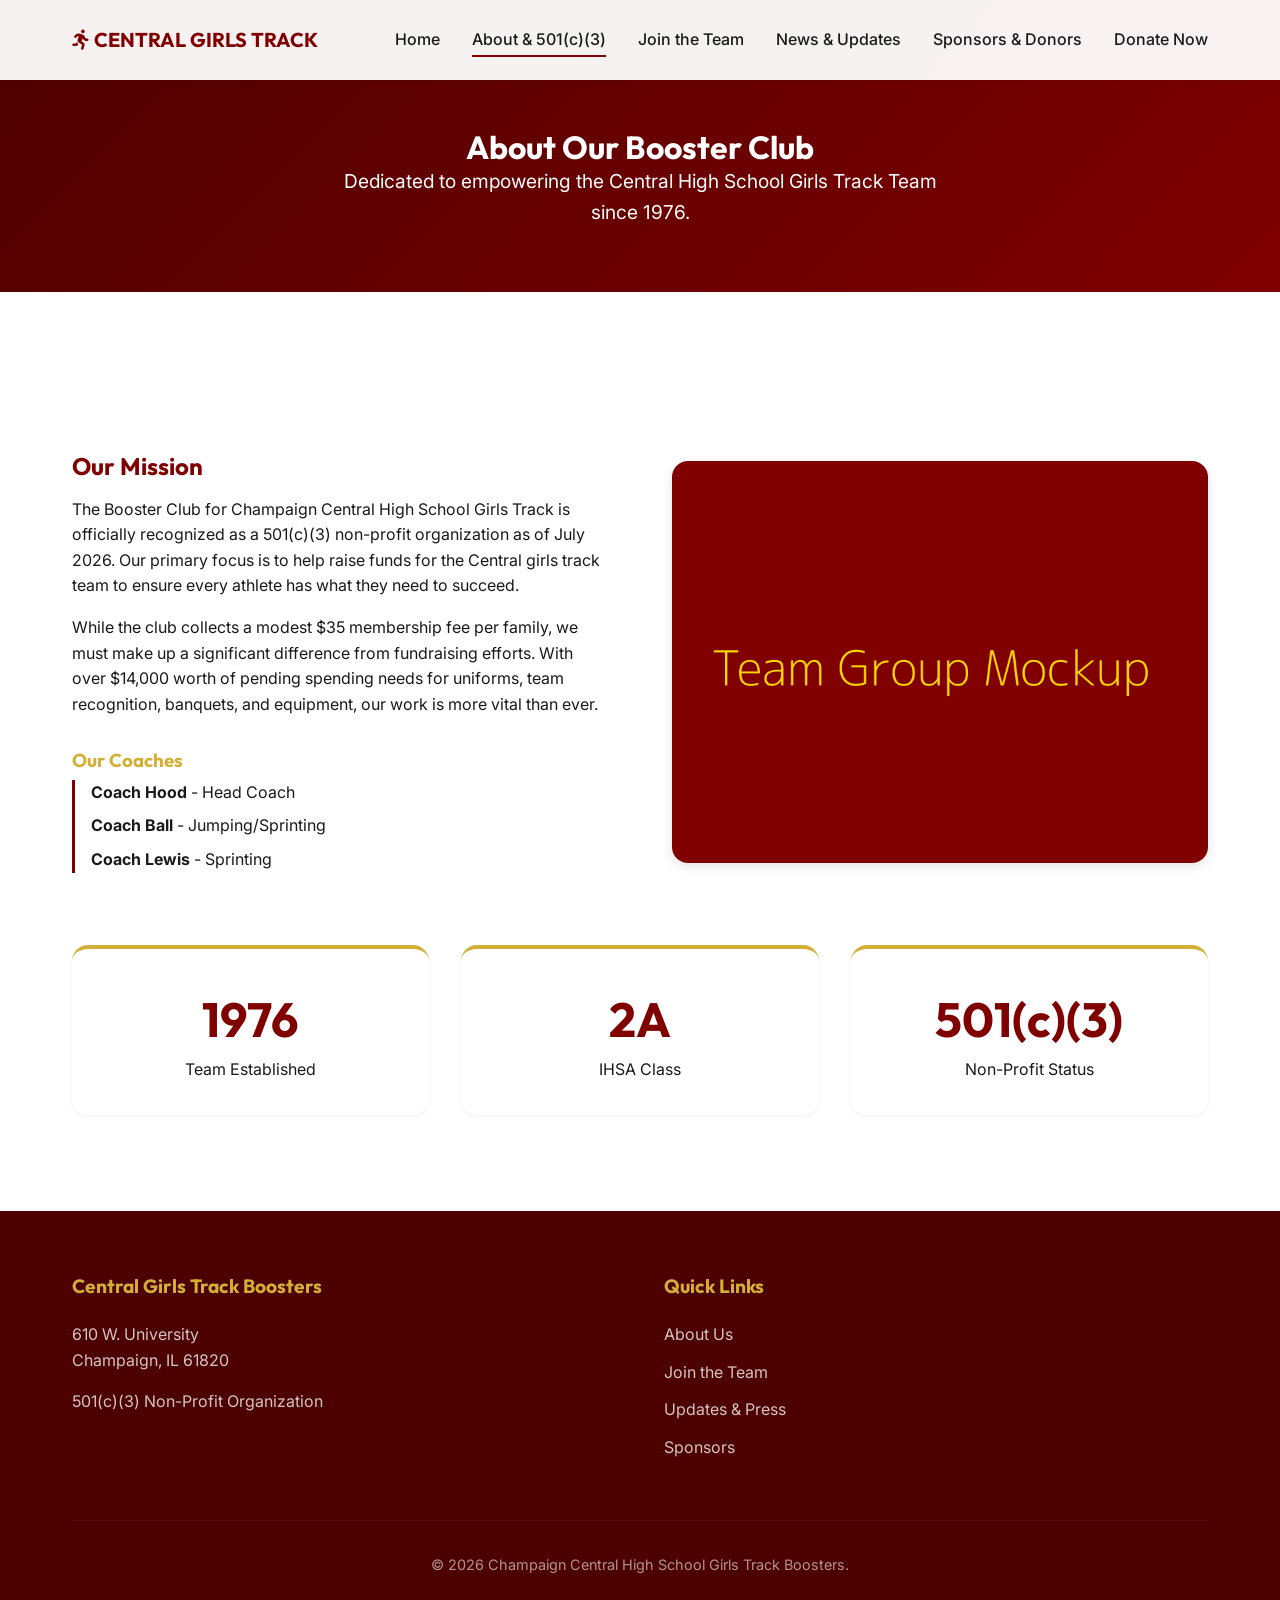
==== about.html @ fc175208 "Initial website mockup code" ====
<!DOCTYPE html>
<html lang="en">

<head>
    <meta charset="UTF-8">
    <meta name="viewport" content="width=device-width, initial-scale=1.0">
    <title>About Us | Central Girls Track Boosters</title>
    <link rel="stylesheet" href="css/styles.css">
    <link rel="stylesheet" href="https://cdnjs.cloudflare.com/ajax/libs/font-awesome/6.4.0/css/all.min.css">
    <style>
        .about-header {
            padding: 8rem 0 4rem;
            background: linear-gradient(135deg, var(--primary-dark) 0%, var(--primary) 100%);
            color: white;
            text-align: center;
        }

        .about-content {
            display: grid;
            grid-template-columns: 1fr 1fr;
            gap: 4rem;
            align-items: center;
            margin: 4rem 0;
        }

        .stats-grid {
            display: grid;
            grid-template-columns: repeat(3, 1fr);
            gap: 2rem;
            text-align: center;
            margin-top: 3rem;
        }

        .stat-card {
            background: var(--surface);
            padding: 2rem;
            border-radius: var(--radius-lg);
            box-shadow: var(--shadow-sm);
            border-top: 4px solid var(--accent);
        }

        .stat-number {
            font-size: 3rem;
            font-weight: 700;
            color: var(--primary);
            font-family: 'Outfit', sans-serif;
        }

        @media (max-width: 768px) {
            .about-content {
                grid-template-columns: 1fr;
            }

            .stats-grid {
                grid-template-columns: 1fr;
            }
        }
    </style>
</head>

<body>

    <nav class="navbar">
        <div class="container">
            <a href="index.html" class="nav-brand">
                <span><i class="fa-solid fa-person-running"></i> CENTRAL GIRLS TRACK</span>
            </a>
            <div class="nav-links">
                <a href="index.html">Home</a>
                <a href="about.html" class="active">About & 501(c)(3)</a>
                <a href="join.html">Join the Team</a>
                <a href="updates.html">News & Updates</a>
                <a href="sponsors.html">Sponsors & Donors</a>
                <a href="sponsors.html#donate" class="nav-donate">Donate Now</a>
            </div>
        </div>
    </nav>

    <header class="about-header">
        <div class="container">
            <h1>About Our Booster Club</h1>
            <p style="font-size: 1.2rem; max-width: 600px; margin: 0 auto;">Dedicated to empowering the Central High
                School Girls Track Team since 1976.</p>
        </div>
    </header>

    <section class="section">
        <div class="container">
            <div class="about-content">
                <div>
                    <h2 class="text-primary mb-2">Our Mission</h2>
                    <p class="mb-2">The Booster Club for Champaign Central High School Girls Track is officially
                        recognized as a 501(c)(3) non-profit organization as of July 2026. Our primary focus is to help
                        raise funds for the Central girls track team to ensure every athlete has what they need to
                        succeed.</p>
                    <p class="mb-4">While the club collects a modest $35 membership fee per family, we must make up a
                        significant difference from fundraising efforts. With over $14,000 worth of pending spending
                        needs for uniforms, team recognition, banquets, and equipment, our work is more vital than ever.
                    </p>
                    <h3 class="text-accent mb-1">Our Coaches</h3>
                    <ul style="border-left: 3px solid var(--primary); padding-left: 1rem;">
                        <li class="mb-1"><strong>Coach Hood</strong> - Head Coach</li>
                        <li class="mb-1"><strong>Coach Ball</strong> - Jumping/Sprinting</li>
                        <li class="mb-1"><strong>Coach Lewis</strong> - Sprinting</li>
                    </ul>
                </div>
                <div>
                    <img src="assets/team_group.jpg" alt="Track Team"
                        style="width: 100%; border-radius: var(--radius-lg); box-shadow: var(--shadow-md);">
                </div>
            </div>

            <div class="stats-grid">
                <div class="stat-card">
                    <div class="stat-number">1976</div>
                    <p>Team Established</p>
                </div>
                <div class="stat-card">
                    <div class="stat-number">2A</div>
                    <p>IHSA Class</p>
                </div>
                <div class="stat-card">
                    <div class="stat-number">501(c)(3)</div>
                    <p>Non-Profit Status</p>
                </div>
            </div>
        </div>
    </section>

    <!-- Footer -->
    <footer class="footer">
        <div class="container">
            <!-- Simplified footer for inner page -->
            <div class="footer-grid">
                <div class="footer-col">
                    <h4>Central Girls Track Boosters</h4>
                    <p>610 W. University<br>Champaign, IL 61820</p>
                    <p>501(c)(3) Non-Profit Organization</p>
                </div>
                <div class="footer-col">
                    <h4>Quick Links</h4>
                    <ul class="footer-links">
                        <li><a href="about.html">About Us</a></li>
                        <li><a href="join.html">Join the Team</a></li>
                        <li><a href="updates.html">Updates & Press</a></li>
                        <li><a href="sponsors.html">Sponsors</a></li>
                    </ul>
                </div>
            </div>
            <div class="footer-bottom">
                <p>&copy; 2026 Champaign Central High School Girls Track Boosters.</p>
            </div>
        </div>
    </footer>
    <script src="js/main.js"></script>
</body>

</html>
---- css/styles.css ----
@import url('https://fonts.googleapis.com/css2?family=Outfit:wght@300;400;600;700&family=Inter:wght@400;500;600&display=swap');

:root {
  --primary: #800000; /* Maroon/Burgundy */
  --primary-light: #a31a1a;
  --primary-dark: #4d0000;
  --accent: #d4af37; /* Metallic Gold */
  --accent-light: #f3e5ab;
  --text-dark: #1a1a1a;
  --text-light: #f5f5f5;
  --background: #ffffff;
  --background-alt: #fcfcfc;
  --surface: #ffffff;
  --border: #e0e0e0;
  --shadow-sm: 0 2px 4px rgba(0,0,0,0.05);
  --shadow-md: 0 4px 12px rgba(0,0,0,0.1);
  --shadow-lg: 0 10px 25px rgba(128, 0, 0, 0.15);
  --radius-sm: 4px;
  --radius-md: 8px;
  --radius-lg: 16px;
  --radius-full: 9999px;
  --transition: all 0.3s ease;
}

* {
  box-sizing: border-box;
  margin: 0;
  padding: 0;
}

body {
  font-family: 'Inter', sans-serif;
  color: var(--text-dark);
  background-color: var(--background);
  line-height: 1.6;
  overflow-x: hidden;
}

h1, h2, h3, h4, h5, h6 {
  font-family: 'Outfit', sans-serif;
  font-weight: 700;
  line-height: 1.2;
}

a {
  text-decoration: none;
  color: inherit;
  transition: var(--transition);
}

ul {
  list-style: none;
}

/* Utilities */
.container {
  width: 100%;
  max-width: 1200px;
  margin: 0 auto;
  padding: 0 2rem;
}

.text-center { text-align: center; }
.text-primary { color: var(--primary); }
.text-accent { color: var(--accent); }
.mb-1 { margin-bottom: 0.5rem; }
.mb-2 { margin-bottom: 1rem; }
.mb-4 { margin-bottom: 2rem; }
.mb-6 { margin-bottom: 3rem; }

/* Buttons */
.btn {
  display: inline-block;
  padding: 0.75rem 1.5rem;
  font-family: 'Outfit', sans-serif;
  font-weight: 600;
  text-transform: uppercase;
  letter-spacing: 1px;
  border-radius: var(--radius-full);
  border: none;
  cursor: pointer;
  transition: var(--transition);
  text-align: center;
}

.btn-primary {
  background: linear-gradient(135deg, var(--primary), var(--primary-light));
  color: var(--text-light);
  box-shadow: var(--shadow-md);
}

.btn-primary:hover {
  transform: translateY(-2px);
  box-shadow: var(--shadow-lg);
  background: linear-gradient(135deg, var(--primary-light), var(--primary));
}

.btn-accent {
  background-color: var(--accent);
  color: var(--text-dark);
  box-shadow: var(--shadow-md);
}

.btn-accent:hover {
  transform: translateY(-2px);
  box-shadow: var(--shadow-lg);
  background-color: #e5c158;
}

.btn-outline {
  background: transparent;
  color: var(--primary);
  border: 2px solid var(--primary);
}

.btn-outline:hover {
  background: var(--primary);
  color: var(--text-light);
}

/* Navbar */
.navbar {
  position: fixed;
  top: 0;
  width: 100%;
  background: rgba(255, 255, 255, 0.95);
  backdrop-filter: blur(10px);
  z-index: 1000;
  box-shadow: var(--shadow-sm);
  transition: var(--transition);
}

.navbar .container {
  display: flex;
  justify-content: space-between;
  align-items: center;
  height: 80px;
}

.nav-brand {
  display: flex;
  align-items: center;
  gap: 1rem;
}

.nav-brand img {
  height: 50px;
}

.nav-brand span {
  font-family: 'Outfit', sans-serif;
  font-weight: 700;
  font-size: 1.25rem;
  color: var(--primary);
}

.nav-links {
  display: flex;
  gap: 2rem;
  align-items: center;
}

.nav-links a {
  font-weight: 500;
  font-size: 1rem;
  position: relative;
}

.nav-links a::after {
  content: '';
  position: absolute;
  bottom: -4px;
  left: 0;
  width: 0;
  height: 2px;
  background-color: var(--primary);
  transition: var(--transition);
}

.nav-links a:hover::after, .nav-links a.active::after {
  width: 100%;
}

.nav-donate {
  padding: 0.5rem 1.25rem !important;
  background-color: var(--primary) !important;
  color: white !important;
  border-radius: var(--radius-full);
}
.nav-donate::after { display: none !important; }
.nav-donate:hover {
  background-color: var(--primary-light) !important;
  transform: scale(1.05);
}

/* Hero Section */
.hero {
  position: relative;
  height: 100vh;
  min-height: 600px;
  display: flex;
  align-items: center;
  justify-content: center;
  overflow: hidden;
  margin-top: 0; /* Cover entire screen */
}

.hero-bg {
  position: absolute;
  top: 0;
  left: 0;
  width: 100%;
  height: 100%;
  background-image: url('../assets/hero.jpg');
  background-size: cover;
  background-position: center;
  z-index: -2;
  transform: scale(1.05);
  animation: slowZoom 20s infinite alternate;
}

.hero-overlay {
  position: absolute;
  top: 0;
  left: 0;
  width: 100%;
  height: 100%;
  background: linear-gradient(135deg, rgba(77,0,0,0.8) 0%, rgba(128,0,0,0.6) 100%);
  z-index: -1;
}

.hero-content {
  text-align: center;
  color: var(--text-light);
  max-width: 800px;
  padding: 0 2rem;
  animation: fadeUp 1s ease-out forwards;
}

.hero-content h1 {
  font-size: 4rem;
  margin-bottom: 1.5rem;
  text-shadow: 0 2px 10px rgba(0,0,0,0.5);
}

.hero-content p {
  font-size: 1.25rem;
  margin-bottom: 2.5rem;
  opacity: 0.9;
}

.hero-actions {
  display: flex;
  gap: 1.5rem;
  justify-content: center;
}

/* Sections General */
.section {
  padding: 6rem 0;
}

.section-title {
  text-align: center;
  margin-bottom: 4rem;
}

.section-title h2 {
  font-size: 2.5rem;
  color: var(--primary);
  margin-bottom: 1rem;
}

.section-title p {
  color: #666;
  font-size: 1.1rem;
  max-width: 600px;
  margin: 0 auto;
}

/* Features/Activities */
.activities-grid {
  display: grid;
  grid-template-columns: repeat(auto-fit, minmax(300px, 1fr));
  gap: 2rem;
}

.activity-card {
  background: var(--surface);
  border-radius: var(--radius-lg);
  overflow: hidden;
  box-shadow: var(--shadow-md);
  transition: var(--transition);
  position: relative;
}

.activity-card:hover {
  transform: translateY(-10px);
  box-shadow: var(--shadow-lg);
}

.activity-img {
  height: 200px;
  background-size: cover;
  background-position: center;
}

.activity-content {
  padding: 2rem;
}

.activity-content h3 {
  font-size: 1.5rem;
  margin-bottom: 1rem;
  color: var(--primary);
}

/* Footer */
.footer {
  background: var(--primary-dark);
  color: var(--text-light);
  padding: 4rem 0 2rem;
}

.footer-grid {
  display: grid;
  grid-template-columns: repeat(auto-fit, minmax(250px, 1fr));
  gap: 3rem;
  margin-bottom: 3rem;
}

.footer-col h4 {
  font-size: 1.2rem;
  margin-bottom: 1.5rem;
  color: var(--accent);
}

.footer-col p {
  opacity: 0.8;
  margin-bottom: 1rem;
}

.footer-links li {
  margin-bottom: 0.75rem;
}

.footer-links a {
  opacity: 0.8;
}

.footer-links a:hover {
  opacity: 1;
  color: var(--accent);
}

.social-icons {
  display: flex;
  gap: 1rem;
}

.social-icons a {
  background: rgba(255,255,255,0.1);
  width: 40px;
  height: 40px;
  border-radius: 50%;
  display: flex;
  align-items: center;
  justify-content: center;
  transition: var(--transition);
}

.social-icons a:hover {
  background: var(--accent);
  color: var(--primary-dark);
  transform: translateY(-3px);
}

.footer-bottom {
  text-align: center;
  padding-top: 2rem;
  border-top: 1px solid rgba(255,255,255,0.1);
  opacity: 0.6;
  font-size: 0.9rem;
}

/* Animations */
@keyframes slowZoom {
  0% { transform: scale(1); }
  100% { transform: scale(1.1); }
}

@keyframes fadeUp {
  0% { opacity: 0; transform: translateY(30px); }
  100% { opacity: 1; transform: translateY(0); }
}

/* Responsive */
@media (max-width: 768px) {
  .hero-content h1 { font-size: 3rem; }
  .nav-links { display: none; } /* Add mobile menu later */
  .hero-actions { flex-direction: column; }
}
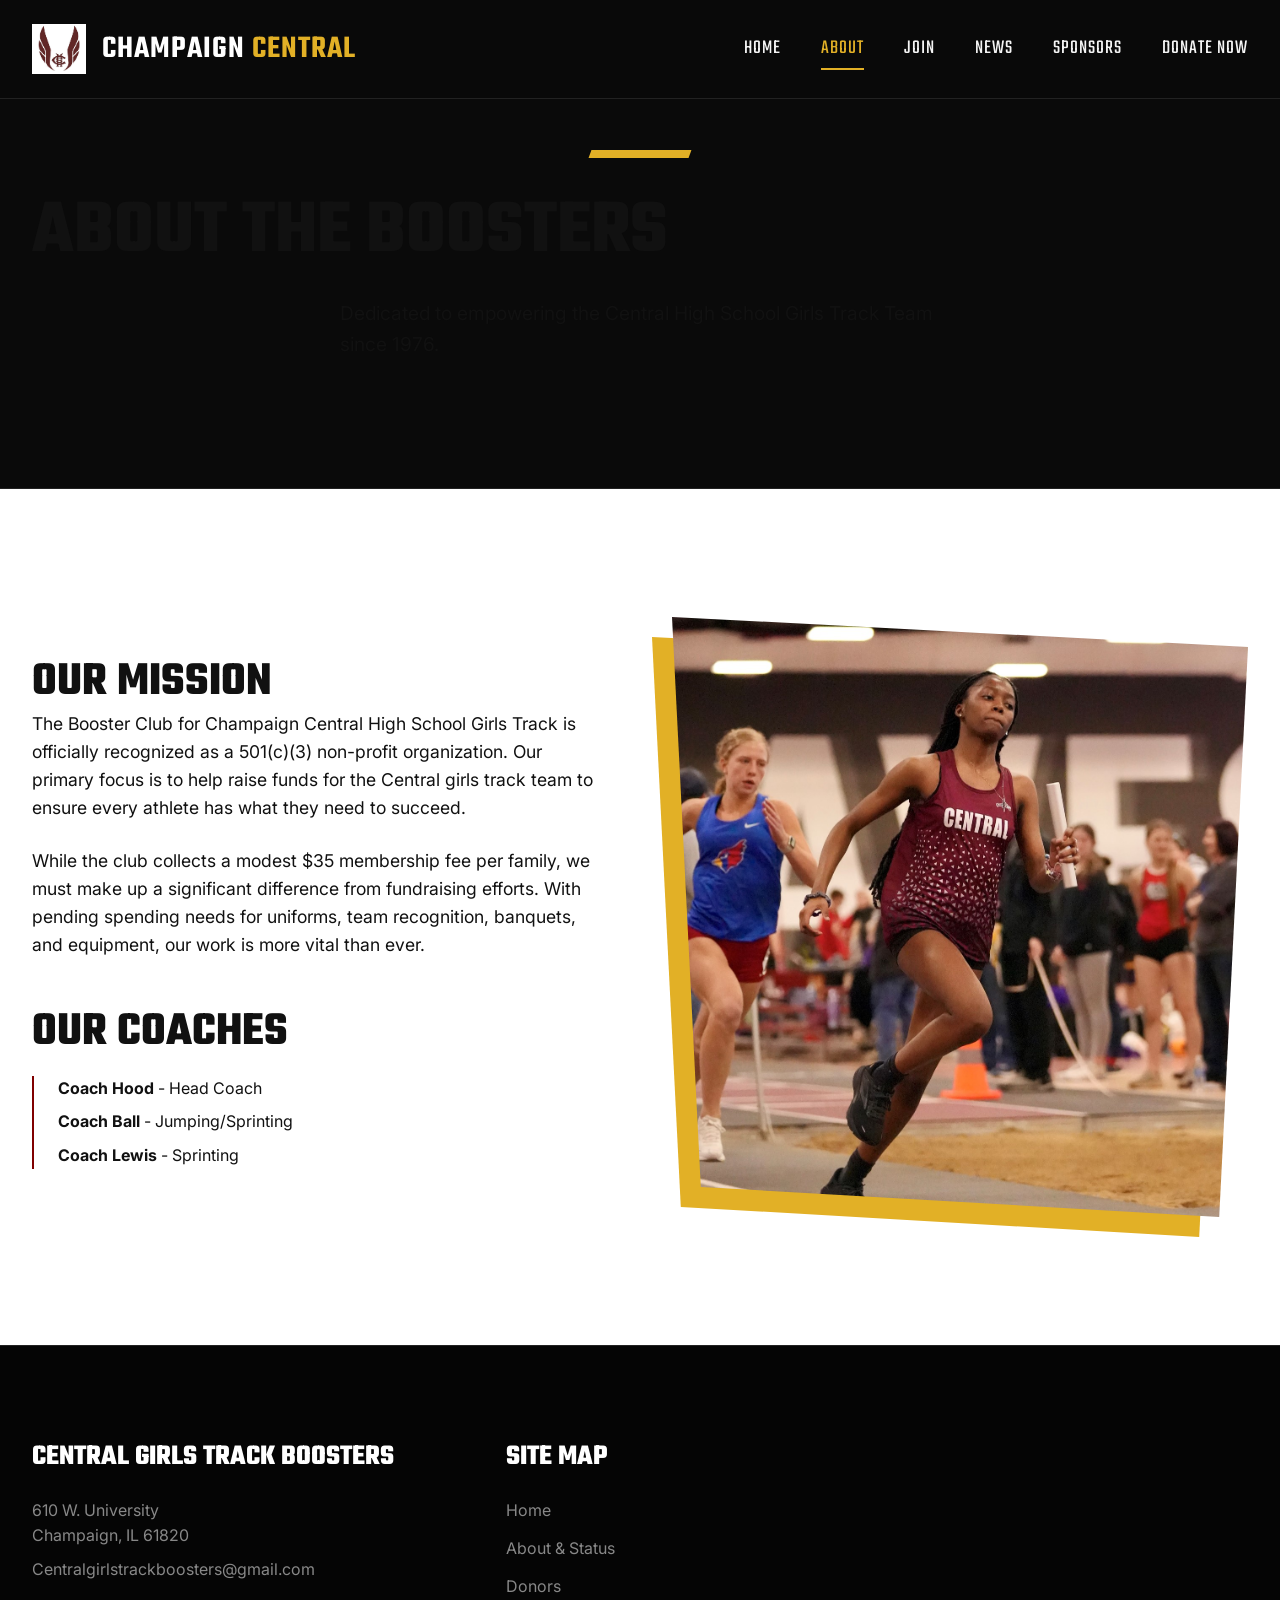
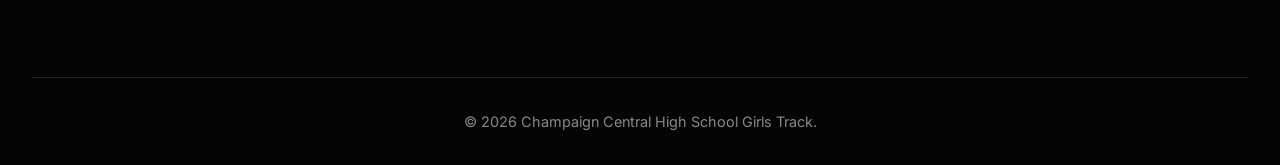
==== commit 48d1eec4: "Update contact emails and clarify donation instructions" ====
--- a/about.html
+++ b/about.html
@@ -4,151 +4,95 @@
 <head>
     <meta charset="UTF-8">
     <meta name="viewport" content="width=device-width, initial-scale=1.0">
-    <title>About Us | Central Girls Track Boosters</title>
+    <title>About Us | Central Girls Track</title>
     <link rel="stylesheet" href="css/styles.css">
     <link rel="stylesheet" href="https://cdnjs.cloudflare.com/ajax/libs/font-awesome/6.4.0/css/all.min.css">
-    <style>
-        .about-header {
-            padding: 8rem 0 4rem;
-            background: linear-gradient(135deg, var(--primary-dark) 0%, var(--primary) 100%);
-            color: white;
-            text-align: center;
-        }
-
-        .about-content {
-            display: grid;
-            grid-template-columns: 1fr 1fr;
-            gap: 4rem;
-            align-items: center;
-            margin: 4rem 0;
-        }
-
-        .stats-grid {
-            display: grid;
-            grid-template-columns: repeat(3, 1fr);
-            gap: 2rem;
-            text-align: center;
-            margin-top: 3rem;
-        }
-
-        .stat-card {
-            background: var(--surface);
-            padding: 2rem;
-            border-radius: var(--radius-lg);
-            box-shadow: var(--shadow-sm);
-            border-top: 4px solid var(--accent);
-        }
-
-        .stat-number {
-            font-size: 3rem;
-            font-weight: 700;
-            color: var(--primary);
-            font-family: 'Outfit', sans-serif;
-        }
-
-        @media (max-width: 768px) {
-            .about-content {
-                grid-template-columns: 1fr;
-            }
-
-            .stats-grid {
-                grid-template-columns: 1fr;
-            }
-        }
-    </style>
 </head>
 
-<body>
+<body class="bg-darker text-light">
 
     <nav class="navbar">
         <div class="container">
             <a href="index.html" class="nav-brand">
-                <span><i class="fa-solid fa-person-running"></i> CENTRAL GIRLS TRACK</span>
+                <img src="assets/logo.png" alt="Central Girls Track" onerror="this.style.display='none'">
+                <span>CHAMPAIGN <span>CENTRAL</span></span>
             </a>
             <div class="nav-links">
                 <a href="index.html">Home</a>
-                <a href="about.html" class="active">About & 501(c)(3)</a>
-                <a href="join.html">Join the Team</a>
-                <a href="updates.html">News & Updates</a>
-                <a href="sponsors.html">Sponsors & Donors</a>
-                <a href="sponsors.html#donate" class="nav-donate">Donate Now</a>
+                <a href="about.html" class="active">About</a>
+                <a href="join.html">Join</a>
+                <a href="updates.html">News</a>
+                <a href="sponsors.html">Sponsors</a>
+                <a href="sponsors.html#donate" class="nav-donate text-light">Donate Now</a>
             </div>
         </div>
     </nav>
 
-    <header class="about-header">
-        <div class="container">
-            <h1>About Our Booster Club</h1>
-            <p style="font-size: 1.2rem; max-width: 600px; margin: 0 auto;">Dedicated to empowering the Central High
-                School Girls Track Team since 1976.</p>
+    <header class="section"
+        style="padding-top: 150px; background: var(--bg-dark); border-bottom: 1px solid var(--border);">
+        <div class="container text-center">
+            <div class="accent-bar mx-auto" style="margin: 0 auto 2rem;"></div>
+            <h1 class="title-xl text-light">ABOUT THE BOOSTERS</h1>
+            <p class="text-gray" style="max-width: 600px; margin: 1.5rem auto 0; font-size: 1.2rem;">Dedicated to
+                empowering the Central High School Girls Track Team since 1976.</p>
         </div>
     </header>
 
-    <section class="section">
+    <section class="section bg-darker">
         <div class="container">
-            <div class="about-content">
+            <div class="split-section">
                 <div>
-                    <h2 class="text-primary mb-2">Our Mission</h2>
-                    <p class="mb-2">The Booster Club for Champaign Central High School Girls Track is officially
-                        recognized as a 501(c)(3) non-profit organization as of July 2026. Our primary focus is to help
-                        raise funds for the Central girls track team to ensure every athlete has what they need to
-                        succeed.</p>
-                    <p class="mb-4">While the club collects a modest $35 membership fee per family, we must make up a
-                        significant difference from fundraising efforts. With over $14,000 worth of pending spending
-                        needs for uniforms, team recognition, banquets, and equipment, our work is more vital than ever.
+                    <h2 class="title-lg text-light mb-2">OUR MISSION</h2>
+                    <p class="text-gray mb-4" style="font-size:1.1rem">
+                        The Booster Club for Champaign Central High School Girls Track is officially recognized as a
+                        501(c)(3) non-profit organization. Our primary focus is to help raise funds for the Central
+                        girls track team to ensure every athlete has what they need to succeed.
                     </p>
-                    <h3 class="text-accent mb-1">Our Coaches</h3>
-                    <ul style="border-left: 3px solid var(--primary); padding-left: 1rem;">
-                        <li class="mb-1"><strong>Coach Hood</strong> - Head Coach</li>
-                        <li class="mb-1"><strong>Coach Ball</strong> - Jumping/Sprinting</li>
-                        <li class="mb-1"><strong>Coach Lewis</strong> - Sprinting</li>
+                    <p class="text-gray mb-4" style="font-size:1.1rem; margin-top:1.5rem">
+                        While the club collects a modest $35 membership fee per family, we must make up a significant
+                        difference from fundraising efforts. With pending spending needs for uniforms, team recognition,
+                        banquets, and equipment, our work is more vital than ever.
+                    </p>
+                    <h3 class="title-lg text-accent" style="margin-top: 3rem;">OUR COACHES</h3>
+                    <ul class="text-gray"
+                        style="margin-top: 1rem; border-left: 2px solid var(--primary); padding-left: 1.5rem; list-style:none;">
+                        <li style="margin-bottom:0.5rem"><strong class="text-light">Coach Hood</strong> - Head Coach
+                        </li>
+                        <li style="margin-bottom:0.5rem"><strong class="text-light">Coach Ball</strong> -
+                            Jumping/Sprinting</li>
+                        <li style="margin-bottom:0.5rem"><strong class="text-light">Coach Lewis</strong> - Sprinting
+                        </li>
                     </ul>
                 </div>
-                <div>
-                    <img src="assets/team_group.jpg" alt="Track Team"
-                        style="width: 100%; border-radius: var(--radius-lg); box-shadow: var(--shadow-md);">
-                </div>
-            </div>
-
-            <div class="stats-grid">
-                <div class="stat-card">
-                    <div class="stat-number">1976</div>
-                    <p>Team Established</p>
-                </div>
-                <div class="stat-card">
-                    <div class="stat-number">2A</div>
-                    <p>IHSA Class</p>
-                </div>
-                <div class="stat-card">
-                    <div class="stat-number">501(c)(3)</div>
-                    <p>Non-Profit Status</p>
+                <div class="split-image">
+                    <img src="assets/team_group.jpg" alt="Track Team">
                 </div>
             </div>
         </div>
     </section>
 
-    <!-- Footer -->
+    <!-- Unified Footer -->
     <footer class="footer">
         <div class="container">
-            <!-- Simplified footer for inner page -->
             <div class="footer-grid">
-                <div class="footer-col">
-                    <h4>Central Girls Track Boosters</h4>
+                <div>
+                    <h3>CENTRAL GIRLS TRACK BOOSTERS</h3>
                     <p>610 W. University<br>Champaign, IL 61820</p>
-                    <p>501(c)(3) Non-Profit Organization</p>
+                    <p style="margin-top:0.5rem;"><a href="mailto:Centralgirlstrackboosters@gmail.com"
+                            style="color:var(--text-gray);text-decoration:none;">Centralgirlstrackboosters@gmail.com</a>
+                    </p>
                 </div>
-                <div class="footer-col">
-                    <h4>Quick Links</h4>
-                    <ul class="footer-links">
-                        <li><a href="about.html">About Us</a></li>
-                        <li><a href="join.html">Join the Team</a></li>
-                        <li><a href="updates.html">Updates & Press</a></li>
-                        <li><a href="sponsors.html">Sponsors</a></li>
-                    </ul>
+                <div>
+                    <h3>SITE MAP</h3>
+                    <div class="footer-links">
+                        <a href="index.html">Home</a>
+                        <a href="about.html">About & Status</a>
+                        <a href="sponsors.html">Donors</a>
+                    </div>
                 </div>
             </div>
             <div class="footer-bottom">
-                <p>&copy; 2026 Champaign Central High School Girls Track Boosters.</p>
+                <p>&copy; 2026 Champaign Central High School Girls Track.</p>
             </div>
         </div>
     </footer>
--- a/css/styles.css
+++ b/css/styles.css
@@ -1,121 +1,132 @@
-@import url('https://fonts.googleapis.com/css2?family=Outfit:wght@300;400;600;700&family=Inter:wght@400;500;600&display=swap');
+@import url('https://fonts.googleapis.com/css2?family=Teko:wght@500;600;700&family=Inter:ital,opsz,wght@0,14..32,100..900;1,14..32,100..900&display=swap');
 
 :root {
-  --primary: #800000; /* Maroon/Burgundy */
-  --primary-light: #a31a1a;
-  --primary-dark: #4d0000;
-  --accent: #d4af37; /* Metallic Gold */
-  --accent-light: #f3e5ab;
-  --text-dark: #1a1a1a;
+  --primary: #800000;
+  --primary-dark: #4a0000;
+  --primary-bright: #b30000;
+  --accent: #E2B026;
+  /* Gold */
+  --bg-dark: #0a0a0a;
+  --bg-darker: #050505;
+  --bg-light: #ffffff;
+  --bg-gray: #f4f4f4;
   --text-light: #f5f5f5;
-  --background: #ffffff;
-  --background-alt: #fcfcfc;
-  --surface: #ffffff;
-  --border: #e0e0e0;
-  --shadow-sm: 0 2px 4px rgba(0,0,0,0.05);
-  --shadow-md: 0 4px 12px rgba(0,0,0,0.1);
-  --shadow-lg: 0 10px 25px rgba(128, 0, 0, 0.15);
-  --radius-sm: 4px;
-  --radius-md: 8px;
-  --radius-lg: 16px;
-  --radius-full: 9999px;
-  --transition: all 0.3s ease;
+  --text-dark: #111111;
+  --text-gray: #888888;
+  --border: #222222;
+  --transition: all 0.4s cubic-bezier(0.16, 1, 0.3, 1);
 }
 
 * {
-  box-sizing: border-box;
   margin: 0;
   padding: 0;
+  box-sizing: border-box;
 }
 
 body {
   font-family: 'Inter', sans-serif;
   color: var(--text-dark);
-  background-color: var(--background);
+  background: var(--bg-light);
   line-height: 1.6;
-  overflow-x: hidden;
-}
-
-h1, h2, h3, h4, h5, h6 {
-  font-family: 'Outfit', sans-serif;
+  -webkit-font-smoothing: antialiased;
+}
+
+/* Typography */
+h1,
+h2,
+h3,
+h4,
+h5,
+h6 {
+  font-family: 'Teko', sans-serif;
+  text-transform: uppercase;
+  line-height: 1.1;
+}
+
+.title-massive {
+  font-size: clamp(5rem, 10vw, 10rem);
   font-weight: 700;
-  line-height: 1.2;
-}
-
-a {
+  letter-spacing: -2px;
+  line-height: 0.9;
+  color: var(--bg-light);
+}
+
+.title-xl {
+  font-size: clamp(3rem, 6vw, 5rem);
+}
+
+.title-lg {
+  font-size: clamp(2rem, 4vw, 3rem);
+}
+
+/* Buttons */
+.btn {
+  display: inline-flex;
+  align-items: center;
+  justify-content: center;
+  padding: 1rem 2.5rem;
+  background: var(--accent);
+  color: var(--bg-dark);
+  font-family: 'Teko', sans-serif;
+  font-size: 1.5rem;
+  font-weight: 600;
+  text-transform: uppercase;
   text-decoration: none;
-  color: inherit;
-  transition: var(--transition);
-}
-
-ul {
-  list-style: none;
-}
-
-/* Utilities */
+  letter-spacing: 1px;
+  border: none;
+  cursor: pointer;
+  transform: skewX(-15deg);
+  transition: var(--transition);
+  position: relative;
+  overflow: hidden;
+}
+
+.btn>span {
+  transform: skewX(15deg);
+  position: relative;
+  z-index: 2;
+}
+
+.btn::before {
+  content: '';
+  position: absolute;
+  top: 0;
+  left: -100%;
+  width: 100%;
+  height: 100%;
+  background: var(--primary-bright);
+  transition: var(--transition);
+  z-index: 1;
+}
+
+.btn:hover::before {
+  left: 0;
+}
+
+.btn:hover {
+  color: var(--bg-light);
+  box-shadow: 0 10px 20px rgba(179, 0, 0, 0.3);
+}
+
+.btn-dark {
+  background: var(--bg-dark);
+  color: var(--bg-light);
+}
+
+.btn-dark::before {
+  background: var(--accent);
+}
+
+.btn-dark:hover {
+  color: var(--bg-dark);
+}
+
+/* Layout Utilities */
 .container {
   width: 100%;
-  max-width: 1200px;
+  max-width: 1400px;
   margin: 0 auto;
   padding: 0 2rem;
-}
-
-.text-center { text-align: center; }
-.text-primary { color: var(--primary); }
-.text-accent { color: var(--accent); }
-.mb-1 { margin-bottom: 0.5rem; }
-.mb-2 { margin-bottom: 1rem; }
-.mb-4 { margin-bottom: 2rem; }
-.mb-6 { margin-bottom: 3rem; }
-
-/* Buttons */
-.btn {
-  display: inline-block;
-  padding: 0.75rem 1.5rem;
-  font-family: 'Outfit', sans-serif;
-  font-weight: 600;
-  text-transform: uppercase;
-  letter-spacing: 1px;
-  border-radius: var(--radius-full);
-  border: none;
-  cursor: pointer;
-  transition: var(--transition);
-  text-align: center;
-}
-
-.btn-primary {
-  background: linear-gradient(135deg, var(--primary), var(--primary-light));
-  color: var(--text-light);
-  box-shadow: var(--shadow-md);
-}
-
-.btn-primary:hover {
-  transform: translateY(-2px);
-  box-shadow: var(--shadow-lg);
-  background: linear-gradient(135deg, var(--primary-light), var(--primary));
-}
-
-.btn-accent {
-  background-color: var(--accent);
-  color: var(--text-dark);
-  box-shadow: var(--shadow-md);
-}
-
-.btn-accent:hover {
-  transform: translateY(-2px);
-  box-shadow: var(--shadow-lg);
-  background-color: #e5c158;
-}
-
-.btn-outline {
-  background: transparent;
-  color: var(--primary);
-  border: 2px solid var(--primary);
-}
-
-.btn-outline:hover {
-  background: var(--primary);
-  color: var(--text-light);
 }
 
 /* Navbar */
@@ -123,24 +134,25 @@
   position: fixed;
   top: 0;
   width: 100%;
-  background: rgba(255, 255, 255, 0.95);
+  z-index: 100;
+  padding: 1.5rem 0;
+  transition: var(--transition);
+  background: rgba(10, 10, 10, 0.95);
   backdrop-filter: blur(10px);
-  z-index: 1000;
-  box-shadow: var(--shadow-sm);
-  transition: var(--transition);
+  border-bottom: 1px solid var(--border);
 }
 
 .navbar .container {
   display: flex;
   justify-content: space-between;
   align-items: center;
-  height: 80px;
 }
 
 .nav-brand {
   display: flex;
   align-items: center;
   gap: 1rem;
+  text-decoration: none;
 }
 
 .nav-brand img {
@@ -148,255 +160,339 @@
 }
 
 .nav-brand span {
-  font-family: 'Outfit', sans-serif;
-  font-weight: 700;
+  font-family: 'Teko', sans-serif;
+  font-size: 2rem;
+  color: var(--bg-light);
+  font-weight: 600;
+  line-height: 1;
+  letter-spacing: 1px;
+}
+
+.nav-brand span span {
+  color: var(--accent);
+}
+
+.nav-links {
+  display: flex;
+  gap: 2.5rem;
+  align-items: center;
+}
+
+.nav-links a {
+  color: var(--text-light);
+  text-decoration: none;
+  font-family: 'Teko', sans-serif;
   font-size: 1.25rem;
-  color: var(--primary);
-}
-
-.nav-links {
-  display: flex;
-  gap: 2rem;
-  align-items: center;
-}
-
-.nav-links a {
-  font-weight: 500;
-  font-size: 1rem;
-  position: relative;
+  text-transform: uppercase;
+  letter-spacing: 1px;
+  position: relative;
+  transition: var(--transition);
 }
 
 .nav-links a::after {
   content: '';
   position: absolute;
-  bottom: -4px;
+  bottom: -5px;
   left: 0;
-  width: 0;
+  width: 100%;
   height: 2px;
-  background-color: var(--primary);
-  transition: var(--transition);
-}
-
-.nav-links a:hover::after, .nav-links a.active::after {
-  width: 100%;
+  background: var(--accent);
+  transform: scaleX(0);
+  transform-origin: right;
+  transition: transform 0.4s ease;
+}
+
+.nav-links a:hover,
+.nav-links a.active {
+  color: var(--accent);
+}
+
+.nav-links a:hover::after,
+.nav-links a.active::after {
+  transform: scaleX(1);
+  transform-origin: left;
 }
 
 .nav-donate {
-  padding: 0.5rem 1.25rem !important;
-  background-color: var(--primary) !important;
+  background: var(--primary);
+  padding: 0.5rem 1.5rem;
+  border-radius: 4px;
+  transform: skewX(-10deg);
+}
+
+.nav-donate:hover {
+  background: var(--primary-bright);
   color: white !important;
-  border-radius: var(--radius-full);
-}
-.nav-donate::after { display: none !important; }
-.nav-donate:hover {
-  background-color: var(--primary-light) !important;
-  transform: scale(1.05);
+}
+
+.nav-donate::after {
+  display: none;
 }
 
 /* Hero Section */
 .hero {
   position: relative;
-  height: 100vh;
-  min-height: 600px;
-  display: flex;
-  align-items: center;
-  justify-content: center;
+  min-height: 100vh;
+  display: flex;
+  align-items: center;
+  background: var(--bg-dark);
   overflow: hidden;
-  margin-top: 0; /* Cover entire screen */
-}
-
-.hero-bg {
+  padding-top: 80px;
+}
+
+.hero-image-wrapper {
+  position: absolute;
+  top: 0;
+  right: 0;
+  width: 60%;
+  height: 100%;
+  clip-path: polygon(15% 0, 100% 0, 100% 100%, 0% 100%);
+  z-index: 1;
+}
+
+.hero-image-wrapper::after {
+  content: '';
   position: absolute;
   top: 0;
   left: 0;
   width: 100%;
   height: 100%;
-  background-image: url('../assets/hero.jpg');
-  background-size: cover;
-  background-position: center;
-  z-index: -2;
+  background: linear-gradient(90deg, var(--bg-dark) 0%, rgba(10, 10, 10, 0.4) 50%, transparent 100%);
+}
+
+.hero-bg {
+  width: 100%;
+  height: 100%;
+  object-fit: cover;
+  filter: grayscale(20%) contrast(120%);
+  transition: transform 10s linear;
+}
+
+.hero:hover .hero-bg {
   transform: scale(1.05);
-  animation: slowZoom 20s infinite alternate;
-}
-
-.hero-overlay {
+}
+
+.hero-content {
+  position: relative;
+  z-index: 2;
+  max-width: 800px;
+}
+
+.accent-bar {
+  width: 100px;
+  height: 8px;
+  background: var(--accent);
+  margin-bottom: 2rem;
+  transform: skewX(-20deg);
+}
+
+.hero p {
+  font-size: 1.25rem;
+  color: var(--text-gray);
+  max-width: 500px;
+  margin-top: 1.5rem;
+  margin-bottom: 3rem;
+}
+
+.hero-stats {
+  display: flex;
+  gap: 3rem;
+  margin-top: 4rem;
+}
+
+.stat {
+  display: flex;
+  flex-direction: column;
+}
+
+.stat-num {
+  font-family: 'Teko', sans-serif;
+  font-size: 3rem;
+  color: var(--accent);
+  line-height: 1;
+}
+
+.stat-label {
+  color: var(--text-gray);
+  text-transform: uppercase;
+  font-size: 0.85rem;
+  letter-spacing: 2px;
+}
+
+/* Sections */
+.section {
+  padding: 8rem 0;
+}
+
+.bg-dark {
+  background: var(--bg-darker);
+  color: var(--text-light);
+}
+
+.bg-primary {
+  background: var(--primary);
+  color: var(--text-light);
+}
+
+/* Features / Cards */
+.grid-3 {
+  display: grid;
+  grid-template-columns: repeat(3, 1fr);
+  gap: 2rem;
+}
+
+.feature-card {
+  position: relative;
+  background: var(--bg-dark);
+  padding: 3rem;
+  overflow: hidden;
+  border-top: 4px solid transparent;
+  transition: var(--transition);
+}
+
+.feature-card:hover {
+  border-top-color: var(--accent);
+  transform: translateY(-10px);
+}
+
+.feature-card .icon {
+  font-size: 3rem;
+  color: var(--primary-bright);
+  margin-bottom: 1.5rem;
+}
+
+.bg-darker .feature-card {
+  background: #111;
+}
+
+.section-head {
+  margin-bottom: 4rem;
+}
+
+.section-head h2 {
+  color: var(--text-dark);
+  margin-bottom: 1rem;
+}
+
+.bg-dark .section-head h2 {
+  color: var(--bg-light);
+}
+
+.section-head .accent-bar {
+  margin-bottom: 1rem;
+}
+
+/* Image Text Split */
+.split-section {
+  display: grid;
+  grid-template-columns: 1fr 1fr;
+  align-items: center;
+  gap: 4rem;
+}
+
+.split-image {
+  position: relative;
+  height: 600px;
+}
+
+.split-image img {
+  width: 100%;
+  height: 100%;
+  object-fit: cover;
+  clip-path: polygon(0 0, 100% 5%, 95% 100%, 5% 95%);
+}
+
+.split-image::before {
+  content: '';
   position: absolute;
-  top: 0;
-  left: 0;
-  width: 100%;
-  height: 100%;
-  background: linear-gradient(135deg, rgba(77,0,0,0.8) 0%, rgba(128,0,0,0.6) 100%);
+  top: 20px;
+  left: -20px;
+  width: 100%;
+  height: 100%;
+  background: var(--accent);
   z-index: -1;
-}
-
-.hero-content {
-  text-align: center;
-  color: var(--text-light);
-  max-width: 800px;
-  padding: 0 2rem;
-  animation: fadeUp 1s ease-out forwards;
-}
-
-.hero-content h1 {
-  font-size: 4rem;
-  margin-bottom: 1.5rem;
-  text-shadow: 0 2px 10px rgba(0,0,0,0.5);
-}
-
-.hero-content p {
-  font-size: 1.25rem;
-  margin-bottom: 2.5rem;
-  opacity: 0.9;
-}
-
-.hero-actions {
-  display: flex;
-  gap: 1.5rem;
-  justify-content: center;
-}
-
-/* Sections General */
-.section {
-  padding: 6rem 0;
-}
-
-.section-title {
-  text-align: center;
-  margin-bottom: 4rem;
-}
-
-.section-title h2 {
-  font-size: 2.5rem;
-  color: var(--primary);
-  margin-bottom: 1rem;
-}
-
-.section-title p {
-  color: #666;
-  font-size: 1.1rem;
-  max-width: 600px;
-  margin: 0 auto;
-}
-
-/* Features/Activities */
-.activities-grid {
-  display: grid;
-  grid-template-columns: repeat(auto-fit, minmax(300px, 1fr));
-  gap: 2rem;
-}
-
-.activity-card {
-  background: var(--surface);
-  border-radius: var(--radius-lg);
-  overflow: hidden;
-  box-shadow: var(--shadow-md);
-  transition: var(--transition);
-  position: relative;
-}
-
-.activity-card:hover {
-  transform: translateY(-10px);
-  box-shadow: var(--shadow-lg);
-}
-
-.activity-img {
-  height: 200px;
-  background-size: cover;
-  background-position: center;
-}
-
-.activity-content {
-  padding: 2rem;
-}
-
-.activity-content h3 {
-  font-size: 1.5rem;
-  margin-bottom: 1rem;
-  color: var(--primary);
+  clip-path: polygon(0 0, 100% 5%, 95% 100%, 5% 95%);
 }
 
 /* Footer */
 .footer {
-  background: var(--primary-dark);
-  color: var(--text-light);
-  padding: 4rem 0 2rem;
+  background: var(--bg-darker);
+  color: var(--text-gray);
+  padding: 6rem 0 2rem;
+  border-top: 1px solid var(--border);
 }
 
 .footer-grid {
   display: grid;
-  grid-template-columns: repeat(auto-fit, minmax(250px, 1fr));
-  gap: 3rem;
-  margin-bottom: 3rem;
-}
-
-.footer-col h4 {
-  font-size: 1.2rem;
+  grid-template-columns: 2fr 1fr 1fr 1fr;
+  gap: 4rem;
+  margin-bottom: 4rem;
+}
+
+.footer h3 {
+  color: var(--bg-light);
   margin-bottom: 1.5rem;
+  font-size: 1.8rem;
+}
+
+.footer-links a {
+  display: block;
+  color: var(--text-gray);
+  text-decoration: none;
+  margin-bottom: 0.8rem;
+  transition: var(--transition);
+}
+
+.footer-links a:hover {
   color: var(--accent);
-}
-
-.footer-col p {
-  opacity: 0.8;
-  margin-bottom: 1rem;
-}
-
-.footer-links li {
-  margin-bottom: 0.75rem;
-}
-
-.footer-links a {
-  opacity: 0.8;
-}
-
-.footer-links a:hover {
-  opacity: 1;
-  color: var(--accent);
-}
-
-.social-icons {
-  display: flex;
-  gap: 1rem;
-}
-
-.social-icons a {
-  background: rgba(255,255,255,0.1);
-  width: 40px;
-  height: 40px;
-  border-radius: 50%;
-  display: flex;
-  align-items: center;
-  justify-content: center;
-  transition: var(--transition);
-}
-
-.social-icons a:hover {
-  background: var(--accent);
-  color: var(--primary-dark);
-  transform: translateY(-3px);
+  transform: translateX(5px);
 }
 
 .footer-bottom {
+  border-top: 1px solid var(--border);
+  padding-top: 2rem;
   text-align: center;
-  padding-top: 2rem;
-  border-top: 1px solid rgba(255,255,255,0.1);
-  opacity: 0.6;
   font-size: 0.9rem;
 }
 
-/* Animations */
-@keyframes slowZoom {
-  0% { transform: scale(1); }
-  100% { transform: scale(1.1); }
-}
-
-@keyframes fadeUp {
-  0% { opacity: 0; transform: translateY(30px); }
-  100% { opacity: 1; transform: translateY(0); }
-}
-
-/* Responsive */
+@media (max-width: 1024px) {
+  .hero-image-wrapper {
+    width: 100%;
+    clip-path: none;
+    opacity: 0.3;
+  }
+
+  .grid-3 {
+    grid-template-columns: repeat(2, 1fr);
+  }
+
+  .split-section {
+    grid-template-columns: 1fr;
+  }
+
+  .footer-grid {
+    grid-template-columns: 1fr 1fr;
+  }
+}
+
 @media (max-width: 768px) {
-  .hero-content h1 { font-size: 3rem; }
-  .nav-links { display: none; } /* Add mobile menu later */
-  .hero-actions { flex-direction: column; }
-}
+  .grid-3 {
+    grid-template-columns: 1fr;
+  }
+
+  .nav-links {
+    display: none;
+  }
+
+  .hero {
+    text-align: center;
+  }
+
+  .accent-bar {
+    margin: 0 auto 2rem;
+  }
+
+  .hero-stats {
+    justify-content: center;
+  }
+}
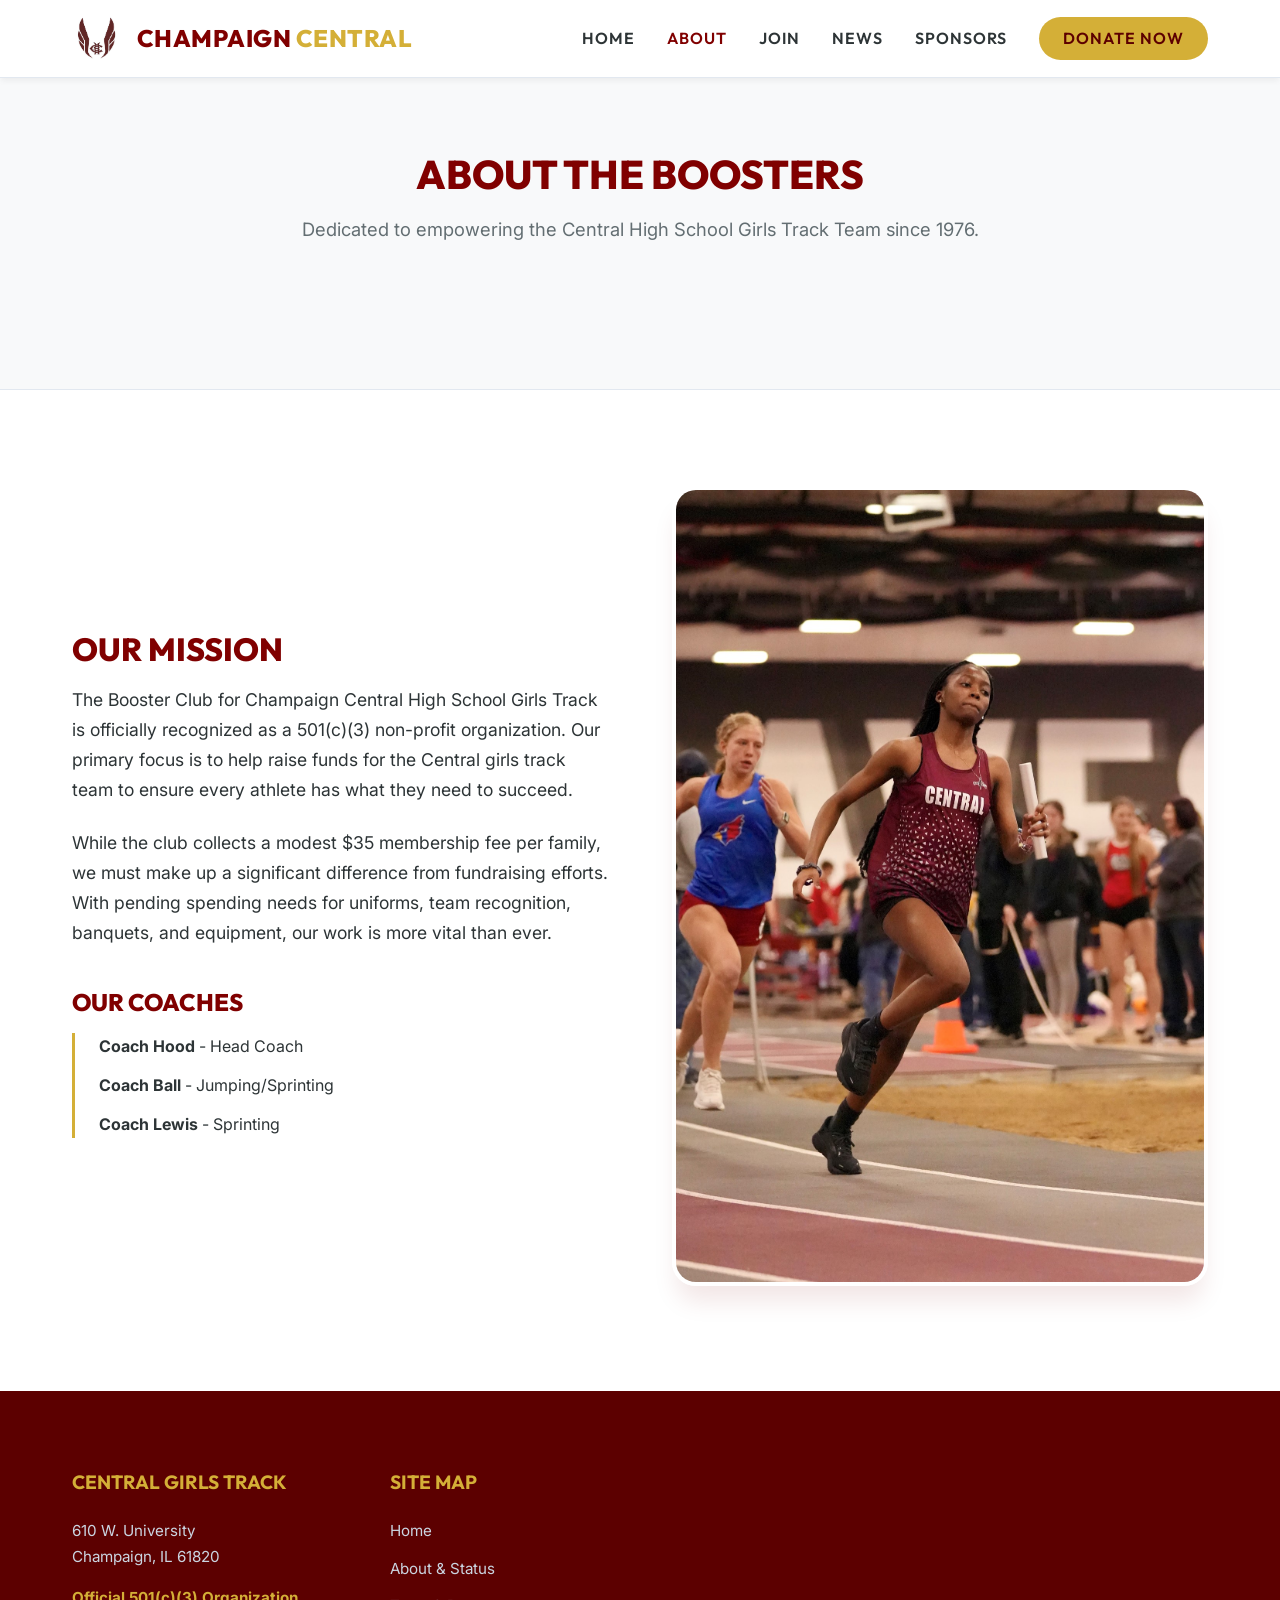
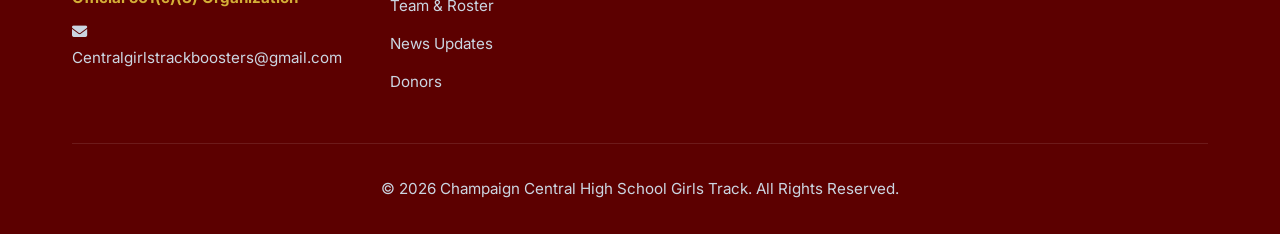
==== commit 565a7a8a: "Revert to clean vibrant light theme" ====
--- a/about.html
+++ b/about.html
@@ -9,7 +9,7 @@
     <link rel="stylesheet" href="https://cdnjs.cloudflare.com/ajax/libs/font-awesome/6.4.0/css/all.min.css">
 </head>
 
-<body class="bg-darker text-light">
+<body>
 
     <nav class="navbar">
         <div class="container">
@@ -23,45 +23,40 @@
                 <a href="join.html">Join</a>
                 <a href="updates.html">News</a>
                 <a href="sponsors.html">Sponsors</a>
-                <a href="sponsors.html#donate" class="nav-donate text-light">Donate Now</a>
+                <a href="sponsors.html#donate" class="nav-donate text-dark">Donate Now</a>
             </div>
         </div>
     </nav>
 
     <header class="section"
-        style="padding-top: 150px; background: var(--bg-dark); border-bottom: 1px solid var(--border);">
+        style="padding-top: 150px; background: var(--bg-color); border-bottom: 1px solid var(--border);">
         <div class="container text-center">
-            <div class="accent-bar mx-auto" style="margin: 0 auto 2rem;"></div>
-            <h1 class="title-xl text-light">ABOUT THE BOOSTERS</h1>
-            <p class="text-gray" style="max-width: 600px; margin: 1.5rem auto 0; font-size: 1.2rem;">Dedicated to
-                empowering the Central High School Girls Track Team since 1976.</p>
+            <h1 class="section-title text-primary">ABOUT THE BOOSTERS</h1>
+            <p class="section-subtitle">Dedicated to empowering the Central High School Girls Track Team since 1976.</p>
         </div>
     </header>
 
-    <section class="section bg-darker">
+    <section class="section" style="background: var(--surface);">
         <div class="container">
             <div class="split-section">
                 <div>
-                    <h2 class="title-lg text-light mb-2">OUR MISSION</h2>
-                    <p class="text-gray mb-4" style="font-size:1.1rem">
+                    <h2 class="section-title text-primary" style="font-size:2rem;">OUR MISSION</h2>
+                    <p class="text-main mb-4" style="font-size:1.1rem; margin-bottom:1.5rem;">
                         The Booster Club for Champaign Central High School Girls Track is officially recognized as a
                         501(c)(3) non-profit organization. Our primary focus is to help raise funds for the Central
                         girls track team to ensure every athlete has what they need to succeed.
                     </p>
-                    <p class="text-gray mb-4" style="font-size:1.1rem; margin-top:1.5rem">
+                    <p class="text-main mb-4" style="font-size:1.1rem; margin-bottom:2.5rem;">
                         While the club collects a modest $35 membership fee per family, we must make up a significant
                         difference from fundraising efforts. With pending spending needs for uniforms, team recognition,
                         banquets, and equipment, our work is more vital than ever.
                     </p>
-                    <h3 class="title-lg text-accent" style="margin-top: 3rem;">OUR COACHES</h3>
-                    <ul class="text-gray"
-                        style="margin-top: 1rem; border-left: 2px solid var(--primary); padding-left: 1.5rem; list-style:none;">
-                        <li style="margin-bottom:0.5rem"><strong class="text-light">Coach Hood</strong> - Head Coach
-                        </li>
-                        <li style="margin-bottom:0.5rem"><strong class="text-light">Coach Ball</strong> -
-                            Jumping/Sprinting</li>
-                        <li style="margin-bottom:0.5rem"><strong class="text-light">Coach Lewis</strong> - Sprinting
-                        </li>
+                    <h3 class="text-primary" style="font-size:1.5rem; margin-bottom: 1rem;">OUR COACHES</h3>
+                    <ul class="text-main"
+                        style="margin-top: 1rem; border-left: 3px solid var(--accent); padding-left: 1.5rem; list-style:none;">
+                        <li style="margin-bottom:0.75rem"><strong>Coach Hood</strong> - Head Coach</li>
+                        <li style="margin-bottom:0.75rem"><strong>Coach Ball</strong> - Jumping/Sprinting</li>
+                        <li style="margin-bottom:0.75rem"><strong>Coach Lewis</strong> - Sprinting</li>
                     </ul>
                 </div>
                 <div class="split-image">
@@ -71,32 +66,34 @@
         </div>
     </section>
 
-    <!-- Unified Footer -->
+    <!-- Global Footer -->
     <footer class="footer">
         <div class="container">
             <div class="footer-grid">
                 <div>
-                    <h3>CENTRAL GIRLS TRACK BOOSTERS</h3>
+                    <h3>CENTRAL GIRLS TRACK</h3>
                     <p>610 W. University<br>Champaign, IL 61820</p>
-                    <p style="margin-top:0.5rem;"><a href="mailto:Centralgirlstrackboosters@gmail.com"
-                            style="color:var(--text-gray);text-decoration:none;">Centralgirlstrackboosters@gmail.com</a>
+                    <p style="margin-top:1rem; color:var(--accent); font-weight:bold;">Official 501(c)(3) Organization
                     </p>
+                    <p style="margin-top:0.5rem;"><a href="mailto:Centralgirlstrackboosters@gmail.com"><i
+                                class="fa-solid fa-envelope"></i> Centralgirlstrackboosters@gmail.com</a></p>
                 </div>
                 <div>
                     <h3>SITE MAP</h3>
                     <div class="footer-links">
                         <a href="index.html">Home</a>
                         <a href="about.html">About & Status</a>
+                        <a href="join.html">Team & Roster</a>
+                        <a href="updates.html">News Updates</a>
                         <a href="sponsors.html">Donors</a>
                     </div>
                 </div>
             </div>
             <div class="footer-bottom">
-                <p>&copy; 2026 Champaign Central High School Girls Track.</p>
+                <p>&copy; 2026 Champaign Central High School Girls Track. All Rights Reserved.</p>
             </div>
         </div>
     </footer>
-    <script src="js/main.js"></script>
 </body>
 
 </html>
--- a/css/styles.css
+++ b/css/styles.css
@@ -1,20 +1,27 @@
-@import url('https://fonts.googleapis.com/css2?family=Teko:wght@500;600;700&family=Inter:ital,opsz,wght@0,14..32,100..900;1,14..32,100..900&display=swap');
+@import url('https://fonts.googleapis.com/css2?family=Outfit:wght@300;400;600;700;800&family=Inter:wght@400;500;600&display=swap');
 
 :root {
   --primary: #800000;
-  --primary-dark: #4a0000;
-  --primary-bright: #b30000;
-  --accent: #E2B026;
+  /* Core Maroon */
+  --primary-light: #9e1b1b;
+  --primary-dark: #5c0000;
+  --accent: #D4AF37;
   /* Gold */
-  --bg-dark: #0a0a0a;
-  --bg-darker: #050505;
-  --bg-light: #ffffff;
-  --bg-gray: #f4f4f4;
-  --text-light: #f5f5f5;
-  --text-dark: #111111;
-  --text-gray: #888888;
-  --border: #222222;
-  --transition: all 0.4s cubic-bezier(0.16, 1, 0.3, 1);
+  --bg-color: #f8f9fa;
+  /* Very light gray background */
+  --surface: #ffffff;
+  /* White cards */
+  --text-main: #2d3436;
+  /* Soft dark gray for reading */
+  --text-muted: #636e72;
+  --text-light: #ffffff;
+  --border: #e2e8f0;
+  --shadow-sm: 0 4px 6px -1px rgba(0, 0, 0, 0.05);
+  --shadow-md: 0 10px 15px -3px rgba(0, 0, 0, 0.05);
+  --shadow-lg: 0 20px 25px -5px rgba(128, 0, 0, 0.1);
+  --radius: 12px;
+  --radius-lg: 24px;
+  --transition: all 0.3s ease;
 }
 
 * {
@@ -25,38 +32,46 @@
 
 body {
   font-family: 'Inter', sans-serif;
-  color: var(--text-dark);
-  background: var(--bg-light);
-  line-height: 1.6;
-  -webkit-font-smoothing: antialiased;
-}
-
-/* Typography */
+  color: var(--text-main);
+  background: var(--bg-color);
+  line-height: 1.7;
+}
+
 h1,
 h2,
 h3,
 h4,
 h5,
 h6 {
-  font-family: 'Teko', sans-serif;
-  text-transform: uppercase;
-  line-height: 1.1;
-}
-
-.title-massive {
-  font-size: clamp(5rem, 10vw, 10rem);
-  font-weight: 700;
-  letter-spacing: -2px;
-  line-height: 0.9;
-  color: var(--bg-light);
-}
-
-.title-xl {
-  font-size: clamp(3rem, 6vw, 5rem);
-}
-
-.title-lg {
-  font-size: clamp(2rem, 4vw, 3rem);
+  font-family: 'Outfit', sans-serif;
+  font-weight: 800;
+  line-height: 1.2;
+  color: var(--primary-dark);
+}
+
+a {
+  text-decoration: none;
+  color: inherit;
+  transition: var(--transition);
+}
+
+.container {
+  width: 100%;
+  max-width: 1200px;
+  margin: 0 auto;
+  padding: 0 2rem;
+}
+
+.text-center {
+  text-align: center;
+}
+
+.text-primary {
+  color: var(--primary) !important;
+}
+
+.text-accent {
+  color: var(--accent) !important;
 }
 
 /* Buttons */
@@ -64,69 +79,36 @@
   display: inline-flex;
   align-items: center;
   justify-content: center;
-  padding: 1rem 2.5rem;
-  background: var(--accent);
-  color: var(--bg-dark);
-  font-family: 'Teko', sans-serif;
-  font-size: 1.5rem;
+  padding: 0.8rem 2rem;
+  background: var(--primary);
+  color: var(--text-light);
+  font-family: 'Outfit', sans-serif;
+  font-size: 1.1rem;
   font-weight: 600;
-  text-transform: uppercase;
+  border-radius: 50px;
   text-decoration: none;
-  letter-spacing: 1px;
-  border: none;
+  border: 2px solid var(--primary);
+  box-shadow: var(--shadow-md);
+  transition: var(--transition);
   cursor: pointer;
-  transform: skewX(-15deg);
-  transition: var(--transition);
-  position: relative;
-  overflow: hidden;
-}
-
-.btn>span {
-  transform: skewX(15deg);
-  position: relative;
-  z-index: 2;
-}
-
-.btn::before {
-  content: '';
-  position: absolute;
-  top: 0;
-  left: -100%;
-  width: 100%;
-  height: 100%;
-  background: var(--primary-bright);
-  transition: var(--transition);
-  z-index: 1;
-}
-
-.btn:hover::before {
-  left: 0;
 }
 
 .btn:hover {
-  color: var(--bg-light);
-  box-shadow: 0 10px 20px rgba(179, 0, 0, 0.3);
-}
-
-.btn-dark {
-  background: var(--bg-dark);
-  color: var(--bg-light);
-}
-
-.btn-dark::before {
-  background: var(--accent);
-}
-
-.btn-dark:hover {
-  color: var(--bg-dark);
-}
-
-/* Layout Utilities */
-.container {
-  width: 100%;
-  max-width: 1400px;
-  margin: 0 auto;
-  padding: 0 2rem;
+  background: var(--primary-light);
+  border-color: var(--primary-light);
+  transform: translateY(-2px);
+  box-shadow: var(--shadow-lg);
+  color: var(--text-light);
+}
+
+.btn-secondary {
+  background: transparent;
+  color: var(--primary);
+}
+
+.btn-secondary:hover {
+  background: var(--primary);
+  color: var(--text-light);
 }
 
 /* Navbar */
@@ -134,11 +116,11 @@
   position: fixed;
   top: 0;
   width: 100%;
-  z-index: 100;
-  padding: 1.5rem 0;
-  transition: var(--transition);
-  background: rgba(10, 10, 10, 0.95);
+  z-index: 1000;
+  padding: 1rem 0;
+  background: rgba(255, 255, 255, 0.95);
   backdrop-filter: blur(10px);
+  box-shadow: var(--shadow-sm);
   border-bottom: 1px solid var(--border);
 }
 
@@ -152,20 +134,19 @@
   display: flex;
   align-items: center;
   gap: 1rem;
-  text-decoration: none;
 }
 
 .nav-brand img {
-  height: 50px;
+  height: 45px;
 }
 
 .nav-brand span {
-  font-family: 'Teko', sans-serif;
-  font-size: 2rem;
-  color: var(--bg-light);
-  font-weight: 600;
-  line-height: 1;
-  letter-spacing: 1px;
+  font-family: 'Outfit', sans-serif;
+  font-size: 1.5rem;
+  color: var(--primary);
+  font-weight: 800;
+  line-height: 1.1;
+  letter-spacing: 0.5px;
 }
 
 .nav-brand span span {
@@ -174,298 +155,200 @@
 
 .nav-links {
   display: flex;
-  gap: 2.5rem;
+  gap: 2rem;
   align-items: center;
 }
 
 .nav-links a {
-  color: var(--text-light);
-  text-decoration: none;
-  font-family: 'Teko', sans-serif;
-  font-size: 1.25rem;
+  color: var(--text-main);
+  font-family: 'Outfit', sans-serif;
+  font-weight: 600;
+  font-size: 1rem;
   text-transform: uppercase;
   letter-spacing: 1px;
-  position: relative;
-  transition: var(--transition);
-}
-
-.nav-links a::after {
-  content: '';
-  position: absolute;
-  bottom: -5px;
-  left: 0;
-  width: 100%;
-  height: 2px;
-  background: var(--accent);
-  transform: scaleX(0);
-  transform-origin: right;
-  transition: transform 0.4s ease;
-}
-
-.nav-links a:hover,
-.nav-links a.active {
-  color: var(--accent);
-}
-
-.nav-links a:hover::after,
-.nav-links a.active::after {
-  transform: scaleX(1);
-  transform-origin: left;
+}
+
+.nav-links a.active,
+.nav-links a:hover {
+  color: var(--primary);
 }
 
 .nav-donate {
-  background: var(--primary);
+  background: var(--accent) !important;
+  color: var(--primary-dark) !important;
   padding: 0.5rem 1.5rem;
-  border-radius: 4px;
-  transform: skewX(-10deg);
+  border-radius: 50px;
 }
 
 .nav-donate:hover {
-  background: var(--primary-bright);
-  color: white !important;
-}
-
-.nav-donate::after {
-  display: none;
-}
-
-/* Hero Section */
+  background: #e5c158 !important;
+  transform: scale(1.05);
+}
+
+/* Hero */
 .hero {
   position: relative;
-  min-height: 100vh;
-  display: flex;
-  align-items: center;
-  background: var(--bg-dark);
+  min-height: 90vh;
+  display: flex;
+  align-items: center;
+  padding-top: 80px;
+  background: var(--primary-dark);
   overflow: hidden;
-  padding-top: 80px;
-}
-
-.hero-image-wrapper {
-  position: absolute;
-  top: 0;
-  right: 0;
-  width: 60%;
-  height: 100%;
-  clip-path: polygon(15% 0, 100% 0, 100% 100%, 0% 100%);
-  z-index: 1;
-}
-
-.hero-image-wrapper::after {
-  content: '';
+}
+
+.hero-bg {
   position: absolute;
   top: 0;
   left: 0;
   width: 100%;
   height: 100%;
-  background: linear-gradient(90deg, var(--bg-dark) 0%, rgba(10, 10, 10, 0.4) 50%, transparent 100%);
-}
-
-.hero-bg {
-  width: 100%;
-  height: 100%;
   object-fit: cover;
-  filter: grayscale(20%) contrast(120%);
-  transition: transform 10s linear;
-}
-
-.hero:hover .hero-bg {
-  transform: scale(1.05);
+  opacity: 0.6;
+  mix-blend-mode: overlay;
 }
 
 .hero-content {
   position: relative;
   z-index: 2;
   max-width: 800px;
-}
-
-.accent-bar {
-  width: 100px;
-  height: 8px;
-  background: var(--accent);
-  margin-bottom: 2rem;
-  transform: skewX(-20deg);
+  color: var(--text-light);
+  padding: 2rem;
+  background: rgba(0, 0, 0, 0.4);
+  backdrop-filter: blur(5px);
+  border-radius: var(--radius-lg);
+  border-left: 6px solid var(--accent);
+}
+
+.title-massive {
+  font-size: clamp(3rem, 6vw, 4.5rem);
+  font-weight: 800;
+  color: var(--text-light);
+  margin-bottom: 1rem;
 }
 
 .hero p {
   font-size: 1.25rem;
-  color: var(--text-gray);
-  max-width: 500px;
-  margin-top: 1.5rem;
-  margin-bottom: 3rem;
-}
-
-.hero-stats {
-  display: flex;
-  gap: 3rem;
-  margin-top: 4rem;
-}
-
-.stat {
-  display: flex;
-  flex-direction: column;
-}
-
-.stat-num {
-  font-family: 'Teko', sans-serif;
-  font-size: 3rem;
-  color: var(--accent);
-  line-height: 1;
-}
-
-.stat-label {
-  color: var(--text-gray);
-  text-transform: uppercase;
-  font-size: 0.85rem;
-  letter-spacing: 2px;
+  color: #e2e8f0;
+  margin-bottom: 2rem;
+  font-weight: 400;
 }
 
 /* Sections */
 .section {
-  padding: 8rem 0;
-}
-
-.bg-dark {
-  background: var(--bg-darker);
-  color: var(--text-light);
-}
-
-.bg-primary {
-  background: var(--primary);
-  color: var(--text-light);
-}
-
-/* Features / Cards */
+  padding: 6rem 0;
+}
+
+.section-title {
+  font-size: 2.5rem;
+  margin-bottom: 1rem;
+  color: var(--primary-dark);
+}
+
+.section-subtitle {
+  font-size: 1.15rem;
+  color: var(--text-muted);
+  max-width: 700px;
+  margin: 0 auto 3rem;
+}
+
+/* Cards Grid */
 .grid-3 {
   display: grid;
-  grid-template-columns: repeat(3, 1fr);
+  grid-template-columns: repeat(auto-fit, minmax(300px, 1fr));
   gap: 2rem;
 }
 
-.feature-card {
-  position: relative;
-  background: var(--bg-dark);
-  padding: 3rem;
-  overflow: hidden;
-  border-top: 4px solid transparent;
+.card {
+  background: var(--surface);
+  border-radius: var(--radius);
+  padding: 2.5rem;
+  box-shadow: var(--shadow-sm);
+  border: 1px solid var(--border);
   transition: var(--transition);
-}
-
-.feature-card:hover {
-  border-top-color: var(--accent);
-  transform: translateY(-10px);
-}
-
-.feature-card .icon {
-  font-size: 3rem;
-  color: var(--primary-bright);
+  text-align: center;
+}
+
+.card:hover {
+  transform: translateY(-5px);
+  box-shadow: var(--shadow-md);
+  border-color: var(--accent);
+}
+
+.card i {
+  font-size: 2.5rem;
+  color: var(--primary);
   margin-bottom: 1.5rem;
 }
 
-.bg-darker .feature-card {
-  background: #111;
-}
-
-.section-head {
-  margin-bottom: 4rem;
-}
-
-.section-head h2 {
-  color: var(--text-dark);
-  margin-bottom: 1rem;
-}
-
-.bg-dark .section-head h2 {
-  color: var(--bg-light);
-}
-
-.section-head .accent-bar {
-  margin-bottom: 1rem;
-}
-
-/* Image Text Split */
+.card h3 {
+  font-size: 1.5rem;
+  margin-bottom: 0.5rem;
+}
+
+.card p {
+  color: var(--text-muted);
+}
+
+/* Image Split Layout */
 .split-section {
   display: grid;
   grid-template-columns: 1fr 1fr;
-  align-items: center;
   gap: 4rem;
-}
-
-.split-image {
-  position: relative;
-  height: 600px;
+  align-items: center;
 }
 
 .split-image img {
   width: 100%;
-  height: 100%;
-  object-fit: cover;
-  clip-path: polygon(0 0, 100% 5%, 95% 100%, 5% 95%);
-}
-
-.split-image::before {
-  content: '';
-  position: absolute;
-  top: 20px;
-  left: -20px;
-  width: 100%;
-  height: 100%;
-  background: var(--accent);
-  z-index: -1;
-  clip-path: polygon(0 0, 100% 5%, 95% 100%, 5% 95%);
+  height: auto;
+  border-radius: var(--radius-lg);
+  box-shadow: var(--shadow-lg);
+  border: 4px solid var(--surface);
 }
 
 /* Footer */
 .footer {
-  background: var(--bg-darker);
-  color: var(--text-gray);
-  padding: 6rem 0 2rem;
-  border-top: 1px solid var(--border);
+  background: var(--primary-dark);
+  color: #e2e8f0;
+  padding: 5rem 0 2rem;
+}
+
+.footer h3 {
+  color: var(--accent);
+  font-size: 1.2rem;
+  margin-bottom: 1.5rem;
+  font-weight: 700;
 }
 
 .footer-grid {
   display: grid;
-  grid-template-columns: 2fr 1fr 1fr 1fr;
-  gap: 4rem;
-  margin-bottom: 4rem;
-}
-
-.footer h3 {
-  color: var(--bg-light);
-  margin-bottom: 1.5rem;
-  font-size: 1.8rem;
-}
-
-.footer-links a {
-  display: block;
-  color: var(--text-gray);
-  text-decoration: none;
-  margin-bottom: 0.8rem;
-  transition: var(--transition);
-}
-
-.footer-links a:hover {
-  color: var(--accent);
-  transform: translateX(5px);
+  grid-template-columns: repeat(4, 1fr);
+  gap: 3rem;
+  margin-bottom: 3rem;
+}
+
+.footer p,
+.footer a {
+  color: #cbd5e1;
+  font-size: 0.95rem;
+}
+
+.footer a:hover {
+  color: var(--text-light);
+}
+
+.footer-links {
+  display: flex;
+  flex-direction: column;
+  gap: 0.75rem;
 }
 
 .footer-bottom {
-  border-top: 1px solid var(--border);
+  text-align: center;
   padding-top: 2rem;
-  text-align: center;
-  font-size: 0.9rem;
-}
-
-@media (max-width: 1024px) {
-  .hero-image-wrapper {
-    width: 100%;
-    clip-path: none;
-    opacity: 0.3;
-  }
-
-  .grid-3 {
-    grid-template-columns: repeat(2, 1fr);
-  }
-
+  border-top: 1px solid rgba(255, 255, 255, 0.1);
+}
+
+@media (max-width: 800px) {
   .split-section {
     grid-template-columns: 1fr;
   }
@@ -473,26 +356,8 @@
   .footer-grid {
     grid-template-columns: 1fr 1fr;
   }
-}
-
-@media (max-width: 768px) {
-  .grid-3 {
-    grid-template-columns: 1fr;
-  }
 
   .nav-links {
     display: none;
   }
-
-  .hero {
-    text-align: center;
-  }
-
-  .accent-bar {
-    margin: 0 auto 2rem;
-  }
-
-  .hero-stats {
-    justify-content: center;
-  }
 }
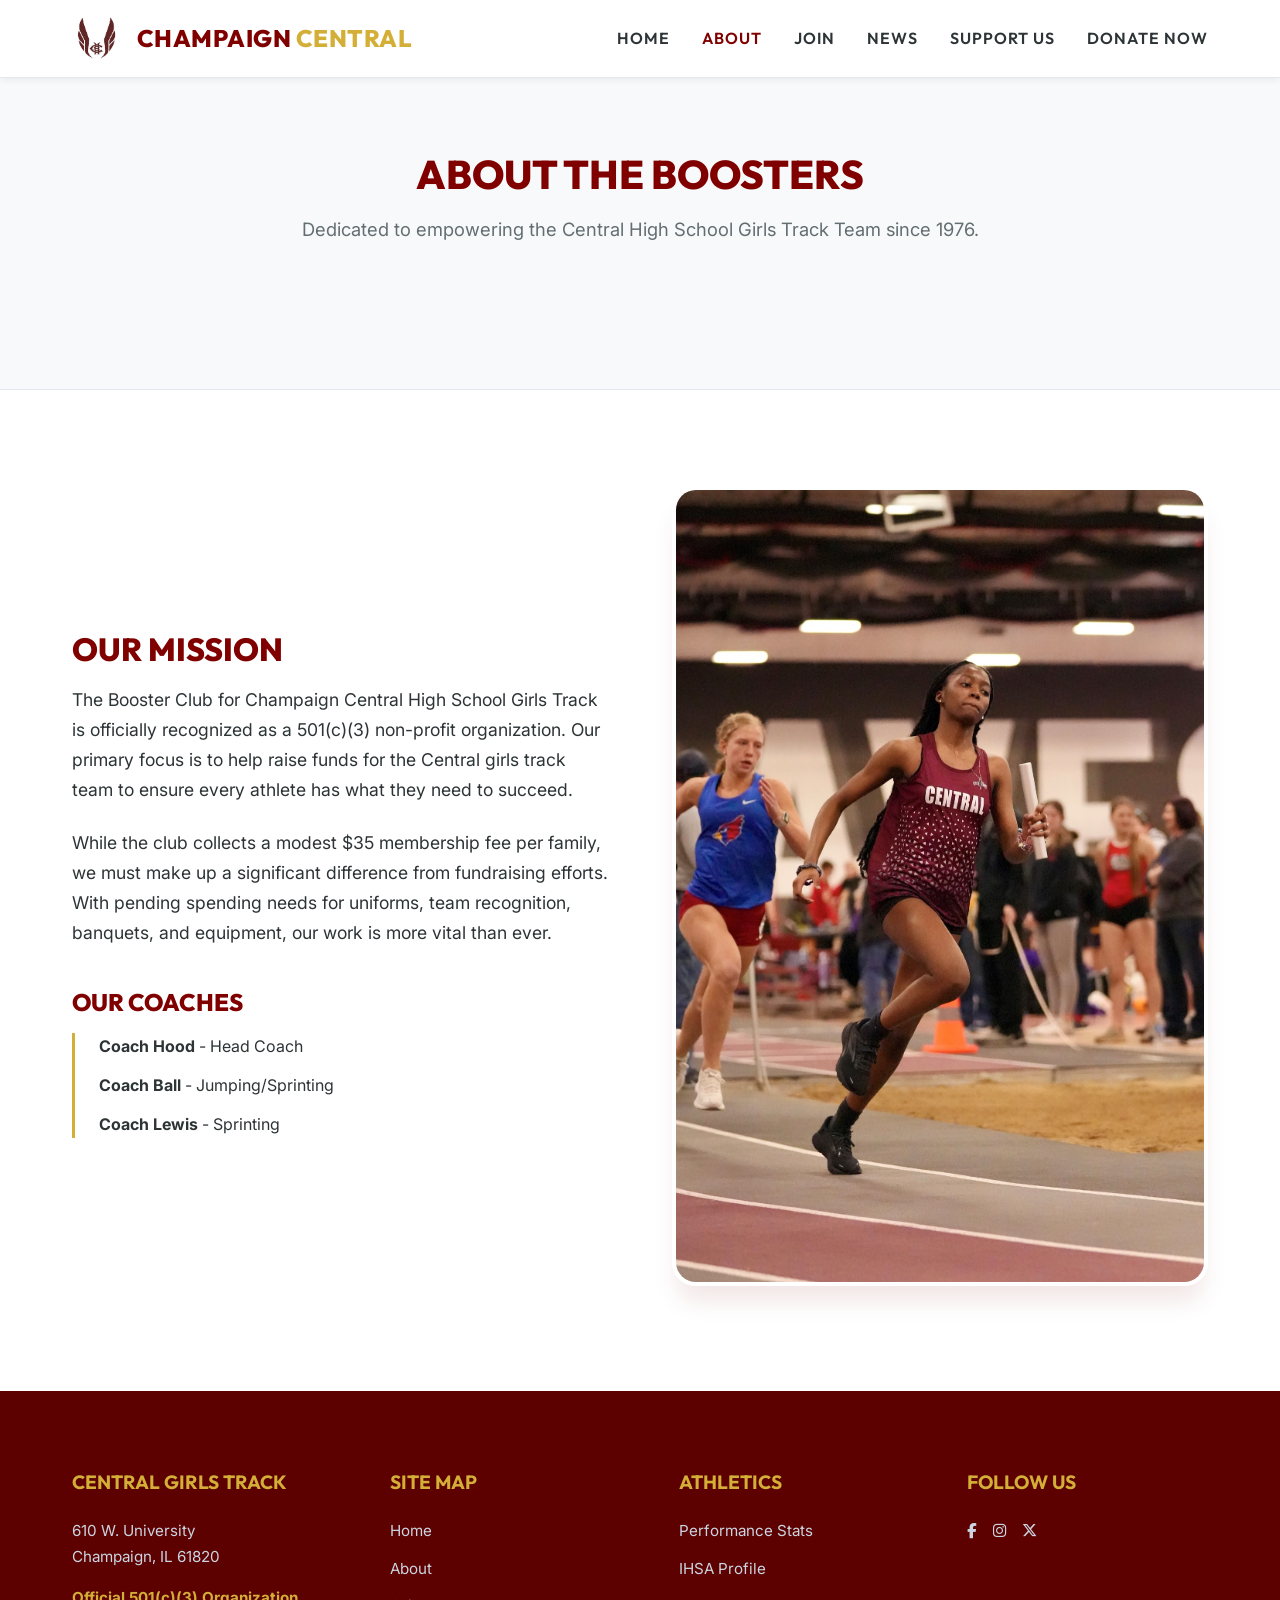
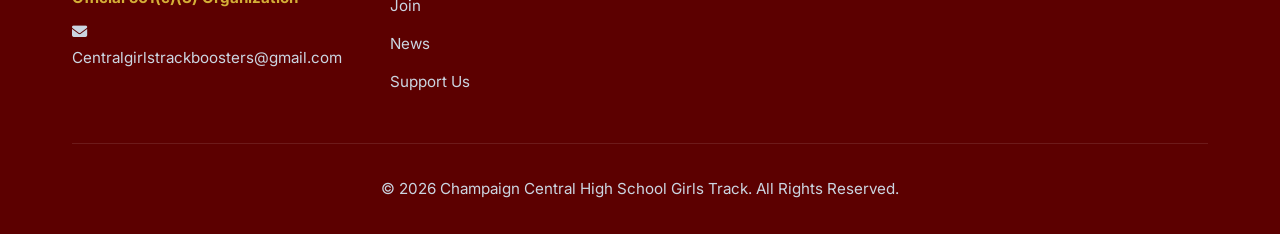
==== commit 9b7b3841: "Merge Sponsors and Volunteers into Support Us page; Universalize nav and footer" ====
--- a/about.html
+++ b/about.html
@@ -19,11 +19,11 @@
             </a>
             <div class="nav-links">
                 <a href="index.html">Home</a>
-                <a href="about.html" class="active">About</a>
+                <a href="about.html">About</a>
                 <a href="join.html">Join</a>
                 <a href="updates.html">News</a>
-                <a href="sponsors.html">Sponsors</a>
-                <a href="sponsors.html#donate" class="nav-donate text-dark">Donate Now</a>
+                <a href="support.html">Support Us</a>
+                <a href="support.html#donate" class="nav-donate text-light">Donate Now</a>
             </div>
         </div>
     </nav>
@@ -67,25 +67,39 @@
     </section>
 
     <!-- Global Footer -->
+    <!-- Global Footer -->
     <footer class="footer">
         <div class="container">
             <div class="footer-grid">
                 <div>
                     <h3>CENTRAL GIRLS TRACK</h3>
                     <p>610 W. University<br>Champaign, IL 61820</p>
-                    <p style="margin-top:1rem; color:var(--accent); font-weight:bold;">Official 501(c)(3) Organization
-                    </p>
-                    <p style="margin-top:0.5rem;"><a href="mailto:Centralgirlstrackboosters@gmail.com"><i
-                                class="fa-solid fa-envelope"></i> Centralgirlstrackboosters@gmail.com</a></p>
+                    <p style="margin-top:1rem; color:var(--accent); font-weight:bold;">Official 501(c)(3) Organization</p>
+                    <p style="margin-top:0.5rem;"><a href="mailto:Centralgirlstrackboosters@gmail.com"><i class="fa-solid fa-envelope"></i> Centralgirlstrackboosters@gmail.com</a></p>
                 </div>
                 <div>
                     <h3>SITE MAP</h3>
                     <div class="footer-links">
                         <a href="index.html">Home</a>
-                        <a href="about.html">About & Status</a>
-                        <a href="join.html">Team & Roster</a>
-                        <a href="updates.html">News Updates</a>
-                        <a href="sponsors.html">Donors</a>
+                        <a href="about.html">About</a>
+                        <a href="join.html">Join</a>
+                        <a href="updates.html">News</a>
+                        <a href="support.html">Support Us</a>
+                    </div>
+                </div>
+                <div>
+                    <h3>ATHLETICS</h3>
+                    <div class="footer-links">
+                        <a href="https://www.athletic.net/team/19700/track-and-field-outdoor/2026" target="_blank">Performance Stats</a>
+                        <a href="https://www.ihsa.org/schools/trends/school/0324" target="_blank">IHSA Profile</a>
+                    </div>
+                </div>
+                <div>
+                    <h3>FOLLOW US</h3>
+                    <div class="footer-links" style="display:flex; flex-direction:row; gap:1rem; font-size:1.5rem; margin-top:0.5rem;">
+                        <a href="#"><i class="fa-brands fa-facebook-f"></i></a>
+                        <a href="#"><i class="fa-brands fa-instagram"></i></a>
+                        <a href="#"><i class="fa-brands fa-x-twitter"></i></a>
                     </div>
                 </div>
             </div>
@@ -94,6 +108,6 @@
             </div>
         </div>
     </footer>
+    <script src="js/main.js"></script>
 </body>
-
 </html>
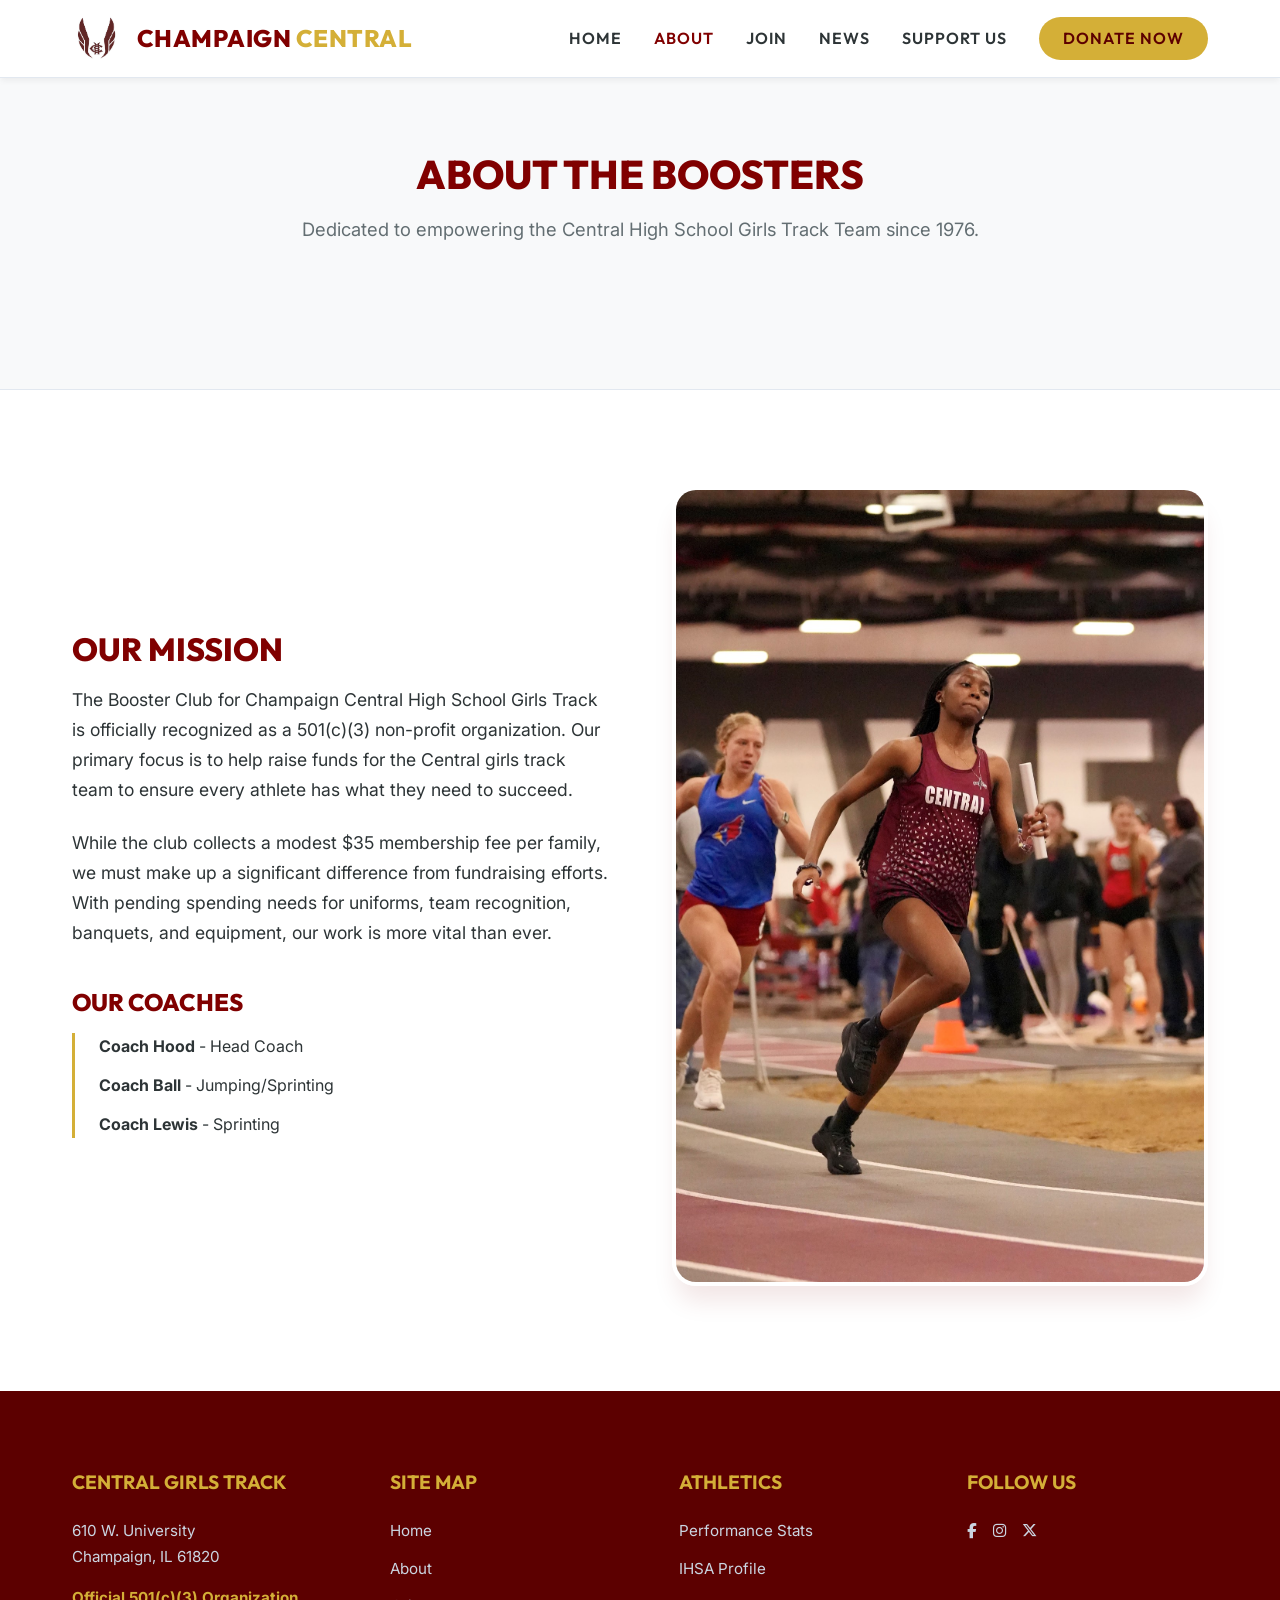
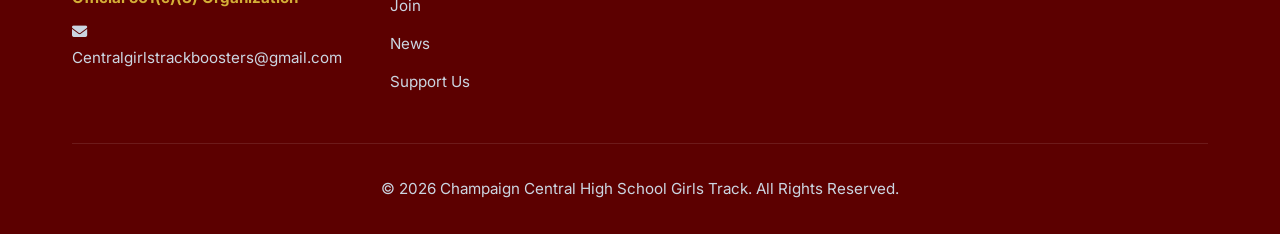
==== commit 6772ec7d: "Split support and donate pages; Support from the sidelines is primary on support page" ====
--- a/about.html
+++ b/about.html
@@ -23,7 +23,7 @@
                 <a href="join.html">Join</a>
                 <a href="updates.html">News</a>
                 <a href="support.html">Support Us</a>
-                <a href="support.html#donate" class="nav-donate text-light">Donate Now</a>
+                <a href="donate.html" class="nav-donate text-light">Donate Now</a>
             </div>
         </div>
     </nav>
@@ -66,6 +66,7 @@
         </div>
     </section>
 
+    <!-- Global Footer -->
     <!-- Global Footer -->
     <!-- Global Footer -->
     <footer class="footer">
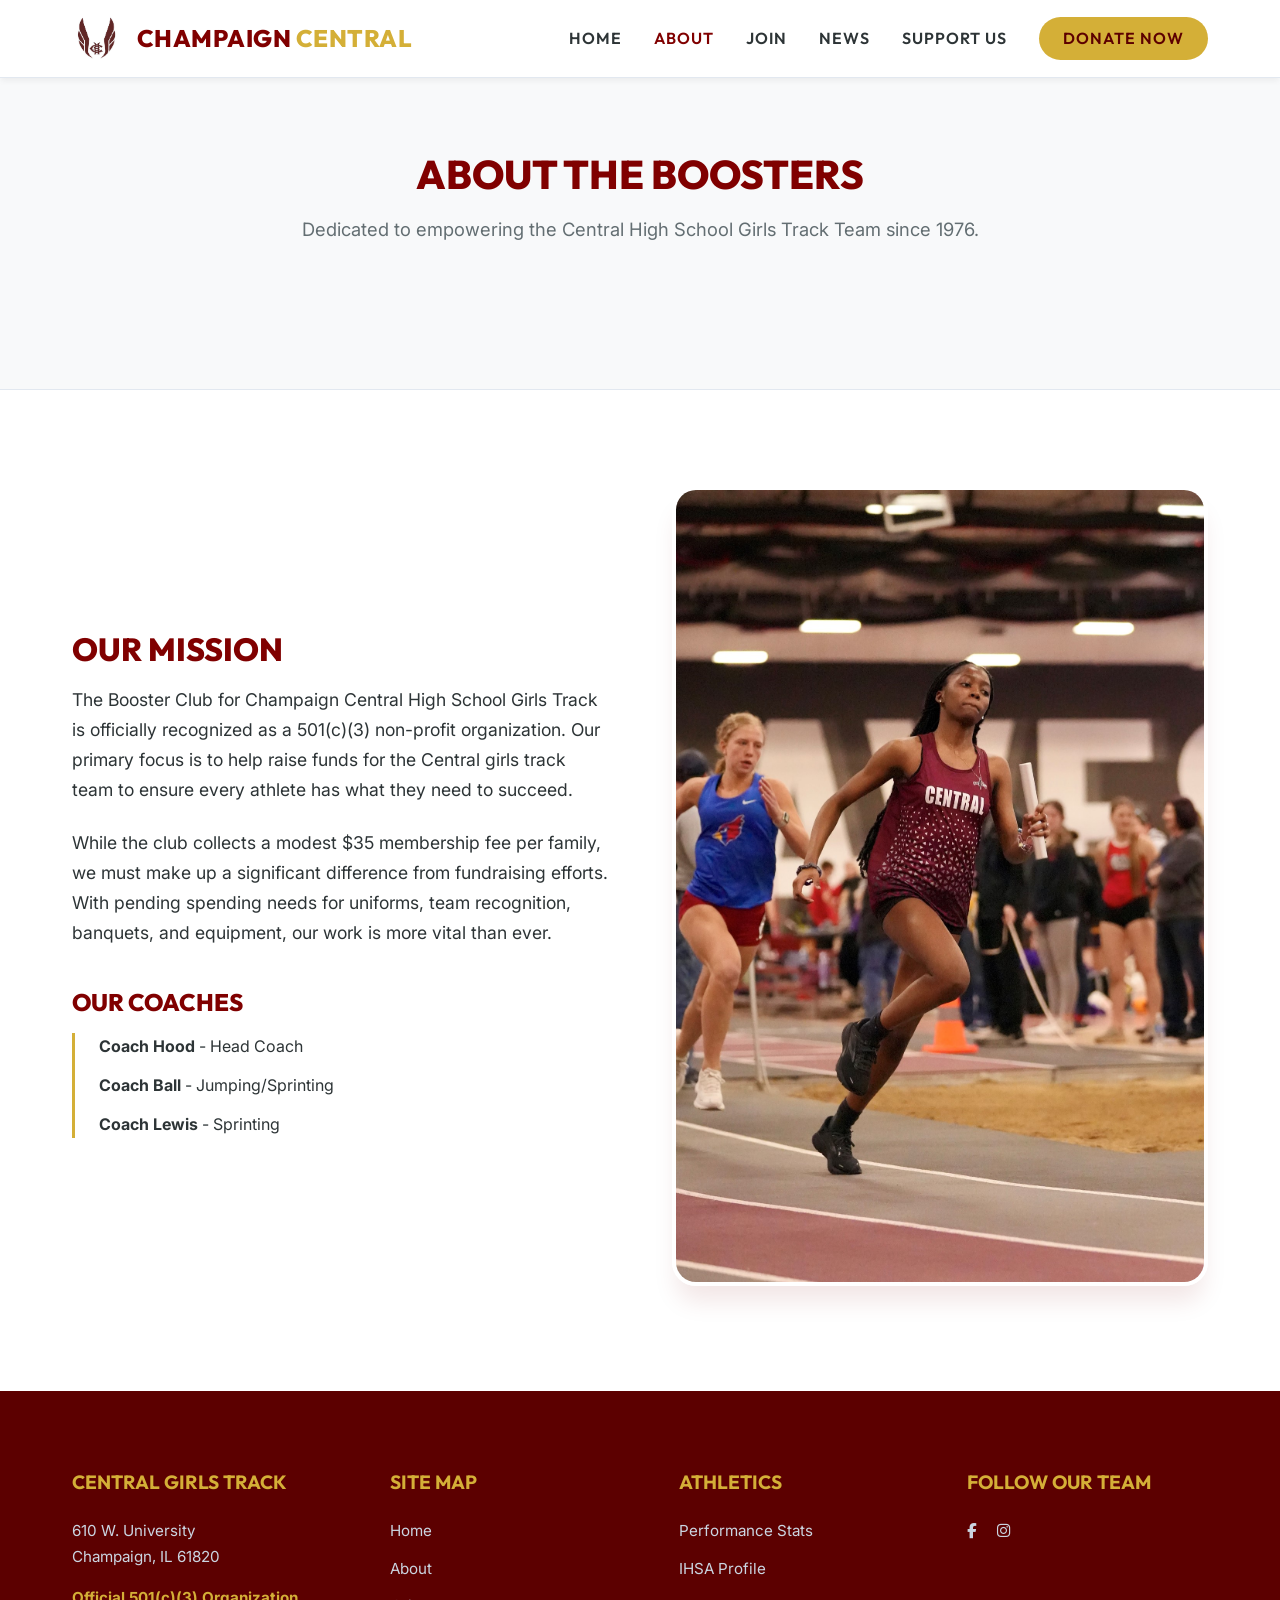
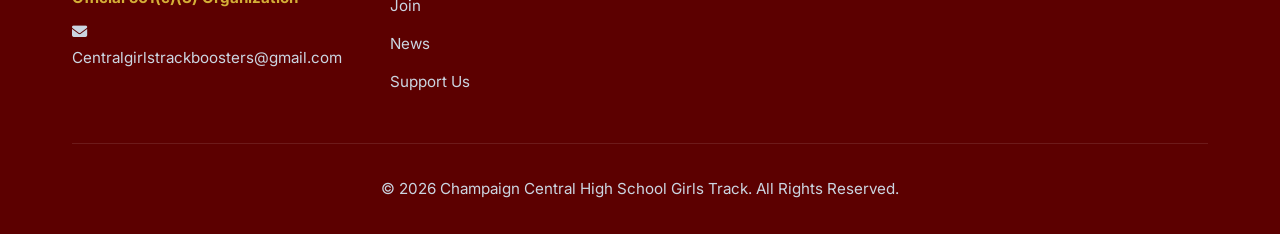
==== commit 0b402bd5: "Update copy and social links to strictly delineate Booster club from Athletic Roster" ====
--- a/about.html
+++ b/about.html
@@ -69,6 +69,7 @@
     <!-- Global Footer -->
     <!-- Global Footer -->
     <!-- Global Footer -->
+    <!-- Global Footer -->
     <footer class="footer">
         <div class="container">
             <div class="footer-grid">
@@ -96,11 +97,10 @@
                     </div>
                 </div>
                 <div>
-                    <h3>FOLLOW US</h3>
-                    <div class="footer-links" style="display:flex; flex-direction:row; gap:1rem; font-size:1.5rem; margin-top:0.5rem;">
-                        <a href="#"><i class="fa-brands fa-facebook-f"></i></a>
-                        <a href="#"><i class="fa-brands fa-instagram"></i></a>
-                        <a href="#"><i class="fa-brands fa-x-twitter"></i></a>
+                    <h3>FOLLOW OUR TEAM</h3>
+                    <div class="footer-links" style="display:flex; flex-direction:row; gap:1.25rem; font-size:1.5rem; margin-top:0.5rem;">
+                        <a href="https://www.facebook.com/runningmaroons/" target="_blank" aria-label="Facebook"><i class="fa-brands fa-facebook-f"></i></a>
+                        <a href="https://www.instagram.com/runningmaroons/" target="_blank" aria-label="Instagram"><i class="fa-brands fa-instagram"></i></a>
                     </div>
                 </div>
             </div>
--- a/css/styles.css
+++ b/css/styles.css
@@ -192,7 +192,7 @@
   display: flex;
   align-items: center;
   padding-top: 80px;
-  background: var(--primary-dark);
+  background: #000;
   overflow: hidden;
 }
 
@@ -203,8 +203,19 @@
   width: 100%;
   height: 100%;
   object-fit: cover;
-  opacity: 0.6;
-  mix-blend-mode: overlay;
+  object-position: center 20%;
+  /* Show more of the top/upper body */
+  opacity: 0.65;
+}
+
+.hero-overlay {
+  position: absolute;
+  top: 0;
+  left: 0;
+  width: 100%;
+  height: 100%;
+  background: linear-gradient(to right, rgba(0, 0, 0, 0.9) 0%, rgba(0, 0, 0, 0.1) 100%);
+  z-index: 1;
 }
 
 .hero-content {
@@ -212,11 +223,7 @@
   z-index: 2;
   max-width: 800px;
   color: var(--text-light);
-  padding: 2rem;
-  background: rgba(0, 0, 0, 0.4);
-  backdrop-filter: blur(5px);
-  border-radius: var(--radius-lg);
-  border-left: 6px solid var(--accent);
+  padding: 0;
 }
 
 .title-massive {
